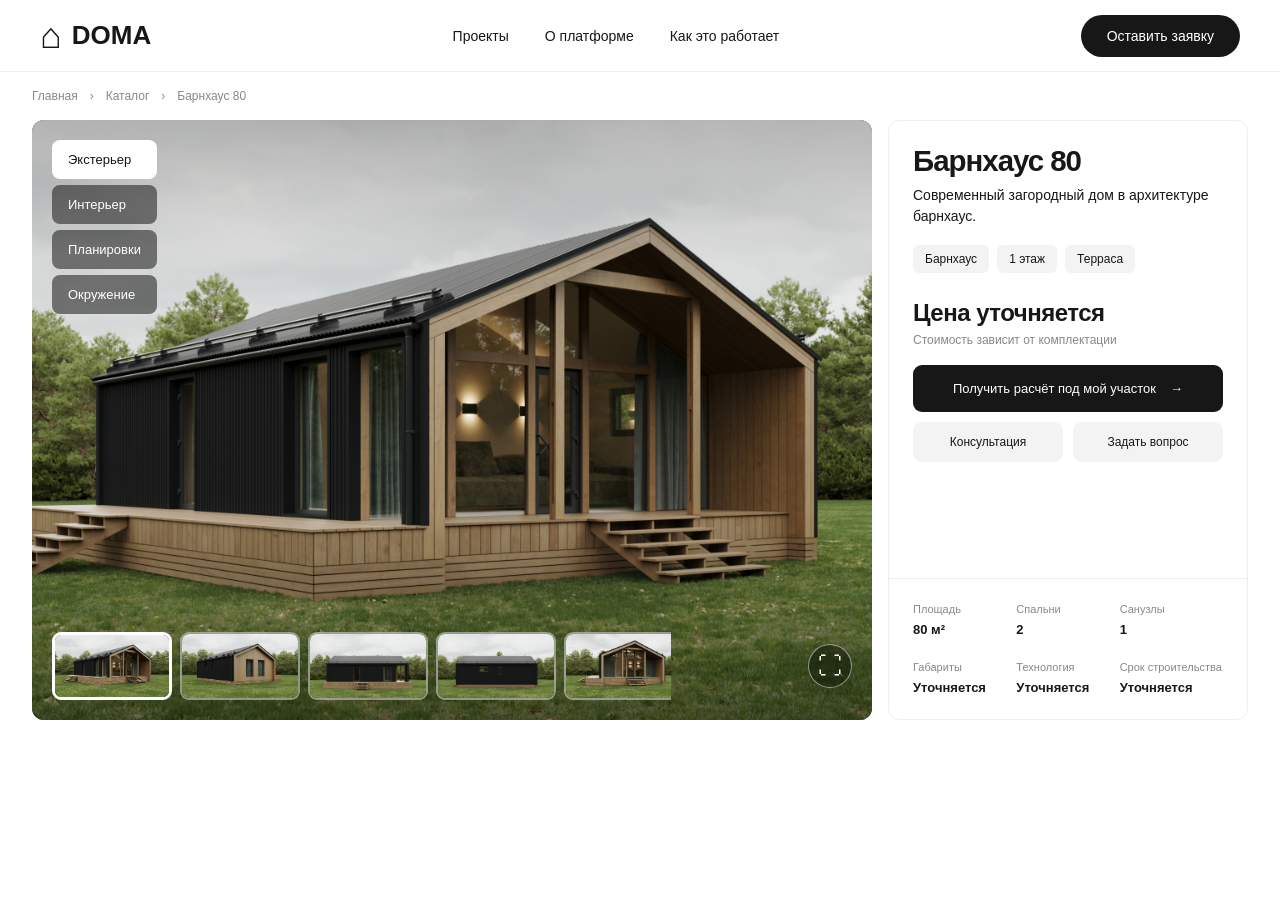
==== house.html @ 4e47f7bf "Initial DOMA website with project gallery" ====
<!DOCTYPE html>
<html lang="ru">

<head>
    <meta charset="UTF-8">
    <meta name="viewport" content="width=device-width, initial-scale=1.0">

    <title>Барнхаус 80 — DOMA</title>

    <link rel="stylesheet" href="./css/main.css">
    <link rel="stylesheet" href="./css/house.css">
</head>

<body>

    <div class="site-wrapper">

        <!-- HEADER -->
        <header class="site-header">
            <div class="header-container">

                <a href="./index.html" class="logo">
                    <span class="logo-symbol">⌂</span>
                    <span class="logo-text">DOMA</span>
                </a>

                <nav class="header-nav">
                    <a href="./index.html#projects">Проекты</a>
                    <a href="./index.html#about">О платформе</a>
                    <a href="./index.html#how-it-works">
                        Как это работает
                    </a>
                </nav>

                <a href="#contact" class="header-button">
                    Оставить заявку
                </a>

            </div>
        </header>

        <!-- MAIN -->
        <main class="project-page">

            <!-- BREADCRUMBS -->
            <nav class="project-breadcrumbs" aria-label="Навигация">
                <a href="./index.html">Главная</a>
                <span>›</span>
                <a href="./index.html#projects">Каталог</a>
                <span>›</span>
                <span>Барнхаус 80</span>
            </nav>

            <!-- PROJECT OVERVIEW -->
            <section class="project-overview">

                <!-- VISUAL AREA -->
                <div class="project-visual">

                    <img src="./assets/images/house-preview.jpg" alt="Барнхаус 80 — экстерьер"
                        class="project-visual-image">
                    <div class="project-gallery-placeholder" hidden>
                        <span>Материалы уточняются</span>
                    </div>
                    <!-- VIEWER NAVIGATION -->

                    <div class="project-visual-menu" aria-label="Режим просмотра">

                        <button type="button" class="active" data-view="exterior">
                            Экстерьер
                        </button>

                        <button type="button" data-view="interior">
                            Интерьер
                        </button>

                        <button type="button" data-view="plans">
                            Планировки
                        </button>

                        <button type="button" data-view="surroundings">
                            Окружение
                        </button>

                    </div>


                    <!-- VIEWER BOTTOM BAR -->
                    <div class="project-visual-bottom">

                        <div class="project-thumbnails">

                            <button type="button" class="project-thumbnail active">
                                <img src="./projects/barn80/images/exterior-01.jpg" alt="Главный вид дома">
                            </button>

                            <button type="button" class="project-thumbnail">
                                <img src="./projects/barn80/images/exterior-02.jpg" alt="Вид дома 2">
                            </button>

                            <button type="button" class="project-thumbnail">
                                <img src="./projects/barn80/images/exterior-03.jpg" alt="Вид дома 3">
                            </button>

                            <button type="button" class="project-thumbnail">
                                <img src="./projects/barn80/images/exterior-04.jpg" alt="Вид дома 4">
                            </button>

                            <button type="button" class="project-thumbnail">
                                <img src="./projects/barn80/images/exterior-05.jpg" alt="Вид дома 5">
                            </button>

                        </div>

                        <button type="button" class="project-fullscreen" aria-label="Полный экран">
                            ⛶
                        </button>

                    </div>

                </div>

                <!-- PROJECT INFORMATION -->
                <aside class="project-info">

                    <div class="project-info-main">

                        <h1>Барнхаус 80</h1>

                        <p class="project-description">
                            Современный загородный дом
                            в архитектуре барнхаус.
                        </p>

                        <!-- TAGS -->
                        <div class="project-tags">
                            <span>Барнхаус</span>
                            <span>1 этаж</span>
                            <span>Терраса</span>
                        </div>

                        <!-- PRICE -->
                        <div class="project-price">
                            <strong>Цена уточняется</strong>
                            <p>Стоимость зависит от комплектации</p>
                        </div>

                        <!-- PRIMARY ACTION -->
                        <button type="button" class="project-primary-button">
                            Получить расчёт под мой участок
                            <span>→</span>
                        </button>

                        <!-- SECONDARY ACTIONS -->
                        <div class="project-secondary-actions">

                            <button type="button">
                                Консультация
                            </button>

                            <button type="button">
                                Задать вопрос
                            </button>

                        </div>

                    </div>

                    <!-- CHARACTERISTICS -->
                    <div class="project-characteristics">

                        <div>
                            <span>Площадь</span>
                            <strong>80 м²</strong>
                        </div>

                        <div>
                            <span>Спальни</span>
                            <strong>2</strong>
                        </div>

                        <div>
                            <span>Санузлы</span>
                            <strong>1</strong>
                        </div>

                        <div>
                            <span>Габариты</span>
                            <strong>Уточняется</strong>
                        </div>

                        <div>
                            <span>Технология</span>
                            <strong>Уточняется</strong>
                        </div>

                        <div>
                            <span>Срок строительства</span>
                            <strong>Уточняется</strong>
                        </div>

                    </div>

                </aside>

            </section>

        </main>

    </div>
    <script type="module" src="./js/houseGallery.js"></script>
</body>

</html>
---- css/main.css ----
* {
    box-sizing: border-box;
}

body {
    margin: 0;
    font-family: Arial, sans-serif;
    color: #171717;
    background: #eeeeec;
}

.site-header {
    width: 100%;
    height: 72px;
    background: #ffffff;
    border-bottom: 1px solid #eeeeee;
}

.header-container {
    max-width: 2160px;
    height: 100%;
    margin: 0 auto;
    padding: 0 40px;

    display: flex;
    align-items: center;
    justify-content: space-between;
}

.logo {
    display: flex;
    align-items: center;
    gap: 10px;

    color: inherit;
    text-decoration: none;
    font-size: 26px;
    font-weight: 700;
}

.logo-symbol {
    font-size: 36px;
}

.header-nav {
    display: flex;
    gap: 36px;
}

.header-nav a {
    color: inherit;
    text-decoration: none;
    font-size: 14px;
}

.header-button {
    padding: 13px 26px;
    border-radius: 30px;

    background: #171717;
    color: #ffffff;

    text-decoration: none;
    font-size: 14px;
}

.hero {
    position: relative;
    min-height: 494px;
    height: clamp(494px, 58.5vh, 676px);

    display: flex;
    align-items: center;

    background-image:
        linear-gradient(
            90deg,
            rgba(0, 0, 0, 0.62) 0%,
            rgba(0, 0, 0, 0.12) 75%
        ),
        url("../assets/images/hero.jpg");

    background-size: cover;
    background-position: center;
}

.hero-content {
    max-width: 2160px;
    width: 100%;
    margin: 0 auto;
    padding: 0 40px;

    color: #ffffff;
}

.hero-label {
    font-size: 12px;
    letter-spacing: 2px;
    font-weight: 600;
}

.hero h1 {
    max-width: 760px;
    margin: 24px 0;
    font-size: clamp(36px, 4.5vw, 68px);
    line-height: 1.08;
    font-weight: 600;
    letter-spacing: -1.5px;
}

.hero p {
    max-width: 480px;
    margin-bottom: 36px;
    font-size: 17px;
    line-height: 1.6;
    color: rgba(255, 255, 255, 0.85);
}

.hero-button {
    display: inline-flex;
    align-items: center;
    gap: 24px;

    padding: 16px 28px;
    border-radius: 30px;

    background: #ffffff;
    color: #171717;

    text-decoration: none;
    font-size: 14px;
    font-weight: 600;
}

.hero-scroll {
    position: absolute;
    right: 8px;
    bottom: 8px;

    opacity: 0.7;

    display: flex;
    align-items: center;
    gap: 12px;

    color: #ffffff;
    font-size: 11px;
    letter-spacing: 1.5px;
    z-index: 2;
}

.hero-scroll-arrow {
    font-size: 24px;
    font-weight: 300;
    line-height: 1;
}

/* CATALOG */

.catalog {
    padding: 32px 40px 80px;
    background: #ffffff;
}

.catalog-container {
    width: 100%;
    max-width: 2160px;
    margin: 0 auto;
}

.catalog-header {
    margin-bottom: 28px;
}

.catalog-label {
    font-size: 11px;
    letter-spacing: 1.8px;
    color: #888;
}

.catalog-header h2 {
    margin: 10px 0 0;
    font-size: 32px;
    font-weight: 500;
    letter-spacing: -0.8px;
}

.catalog-grid {
    display: grid;
    grid-template-columns: repeat(4, minmax(0, 1fr));
    gap: 20px;
}

/* HOUSE CARD */

.house-card {
    display: block;
    min-width: 0;
    overflow: hidden;

    background: #ffffff;
    border: 1px solid #e8e8e8;
    border-radius: 12px;

    color: inherit;
    text-decoration: none;

    transition: box-shadow 0.2s ease;
}

.house-card:hover {
    box-shadow: 0 8px 24px rgba(0, 0, 0, 0.08);
}

.house-card-image {
    aspect-ratio: 16 / 9;
    overflow: hidden;
    background: #f0f0ed;
}

.house-card-image img {
    display: block;
    width: 100%;
    height: 100%;
    object-fit: cover;
}

.house-card-info {
    padding: 18px 20px 20px;
}

.house-card-info h3 {
    margin: 0 0 12px;
    font-size: 19px;
    font-weight: 600;
}


.house-card-specs {
    display: flex;
    align-items: center;
    flex-wrap: wrap;
    column-gap: 14px;
    row-gap: 10px;

    color: #666;
    font-size: 14px;
}

.spec-icon {
    display: inline-block;
    width: 18px;
    height: 18px;
    flex-shrink: 0;
}


.house-card-spec {
    display: inline-flex;
    align-items: center;
    gap: 5px;
    white-space: nowrap;
}

.house-card-bottom {
    display: flex;
    justify-content: space-between;
    align-items: center;
    margin-top: 18px;
}

.house-card-bottom strong {
    font-size: 17px;
    font-weight: 600;
}

.house-card-arrow {
    display: flex;
    align-items: center;
    justify-content: center;

    width: 36px;
    height: 36px;

    border-radius: 50%;
    background: #f2f2f2;
    font-size: 19px;
}

/* EMPTY CARD */

.house-card-empty .house-card-image {
    display: flex;
    align-items: center;
    justify-content: center;

    border: 1px dashed #d5d5d0;
    background: #f7f7f5;
}

.house-card-empty span {
    padding: 20px;
    color: #aaa;
    font-size: 13px;
    text-align: center;
}

/* RESPONSIVE */

@media (max-width: 1000px) {
    .catalog-grid {
        grid-template-columns: repeat(2, minmax(0, 1fr));
    }
}

@media (max-width: 600px) {
    .catalog {
        padding: 40px 20px 70px;
    }

    .catalog-grid {
        grid-template-columns: 1fr;
    }
}

.site-wrapper {
    width: 100%;
    max-width: 1800px;
    margin: 0 auto;
    background: #ffffff;
    min-height: 100vh;
}
---- css/house.css ----
/* PROJECT PAGE */

.project-page {
    padding: 0 32px 80px;
}

.project-breadcrumbs {
    display: flex;
    align-items: center;
    gap: 12px;

    min-height: 48px;

    color: #888;
    font-size: 12px;
}

.project-breadcrumbs a {
    color: inherit;
    text-decoration: none;
}

.project-breadcrumbs a:hover {
    color: #171717;
}

/* FIRST SCREEN */

.project-overview {
    display: grid;
    grid-template-columns: minmax(0, 2.5fr) minmax(360px, 1fr);
    gap: 16px;
    align-items: stretch;
}

/* PROJECT VISUAL */

.project-visual {
    position: relative;
    min-width: 0;
    min-height: 600px;
    overflow: hidden;

    border-radius: 12px;
    background: #242424;
}

.project-visual-image {
    position: absolute;
    inset: 0;

    width: 100%;
    height: 100%;
    object-fit: cover;
}

.project-visual::after {
    content: "";
    position: absolute;
    inset: 0;
    pointer-events: none;

    background: linear-gradient(180deg,
            rgba(0, 0, 0, 0.24),
            transparent 30%,
            transparent 65%,
            rgba(0, 0, 0, 0.45));
}

.project-visual-menu {
    position: absolute;
    top: 20px;
    left: 20px;
    z-index: 2;

    display: flex;
    flex-direction: column;
    gap: 6px;
}

.project-visual-menu button {
    padding: 12px 16px;
    border: 0;
    border-radius: 8px;

    background: rgba(25, 25, 25, 0.55);
    color: #fff;

    font: inherit;
    font-size: 13px;
    text-align: left;
    cursor: pointer;
}

/* VIEWER THUMBNAILS */

.project-thumbnails {
    display: flex;
    align-items: center;
    gap: 8px;

    min-width: 0;
    overflow-x: auto;

    scrollbar-width: none;
}

.project-thumbnails::-webkit-scrollbar {
    display: none;
}

.project-thumbnail {
    flex: 0 0 120px;
    height: 68px;
    padding: 0;

    overflow: hidden;

    border: 2px solid rgba(255, 255, 255, 0.5);
    border-radius: 9px;

    background: rgba(0, 0, 0, 0.3);
    cursor: pointer;

    transition: border-color 0.2s ease;
}

.project-thumbnail img {
    display: block;
    width: 100%;
    height: 100%;
    object-fit: cover;
}

.project-thumbnail.active {
    border: 3px solid #ffffff;
}

.project-thumbnail:hover {
    border-color: #ffffff;
}

/* BOTTOM CONTROLS */

.project-visual-bottom {
    gap: 16px;
}

.project-fullscreen {
    flex-shrink: 0;
}



.project-visual-menu button.active {
    background: #fff;
    color: #171717;
}

.project-visual-bottom {
    position: absolute;
    bottom: 20px;
    left: 20px;
    right: 20px;
    z-index: 2;

    display: flex;
    justify-content: space-between;
    align-items: center;

    color: #fff;
    font-size: 12px;
}

.project-fullscreen {
    width: 44px;
    height: 44px;

    border: 1px solid rgba(255, 255, 255, 0.5);
    border-radius: 50%;

    background: rgba(0, 0, 0, 0.35);
    color: #fff;

    font-size: 24px;
    cursor: pointer;
}

/* PROJECT INFO */

.project-info {
    min-width: 0;
    display: flex;
    flex-direction: column;
    justify-content: space-between;

    border: 1px solid #eeeeee;
    border-radius: 12px;
    background: #fff;
    overflow: hidden;
}

.project-info-main {
    padding: 24px;
}

.project-info h1 {
    margin: 0 0 8px;

    font-size: clamp(28px, 2.3vw, 38px);
    line-height: 1.1;
    letter-spacing: -1px;
}

.project-description {
    margin: 0 0 18px;
    font-size: 14px;
    line-height: 1.5;
}

.project-tags {
    display: flex;
    flex-wrap: wrap;
    gap: 8px;
}

.project-tags span {
    padding: 7px 12px;
    border-radius: 6px;

    background: #f3f3f3;
    font-size: 12px;
}

.project-price {
    margin: 26px 0 18px;
}

.project-price strong {
    font-size: 24px;
    letter-spacing: -0.5px;
}

.project-price p {
    margin: 6px 0 0;
    color: #888;
    font-size: 12px;
}

.project-primary-button {
    width: 100%;
    padding: 16px 20px;

    display: flex;
    align-items: center;
    justify-content: center;
    gap: 14px;

    border: 0;
    border-radius: 9px;

    background: #171717;
    color: #fff;

    font: inherit;
    font-size: 13px;
    cursor: pointer;
}

.project-secondary-actions {
    display: grid;
    grid-template-columns: 1fr 1fr;
    gap: 10px;
    margin-top: 10px;
}

.project-secondary-actions button {
    padding: 13px 8px;

    border: 0;
    border-radius: 9px;

    background: #f3f3f3;
    color: #171717;

    font: inherit;
    font-size: 12px;
    cursor: pointer;
}

/* CHARACTERISTICS */

.project-characteristics {
    display: grid;
    grid-template-columns: repeat(3, minmax(0, 1fr));
    row-gap: 24px;

    padding: 24px;
    border-top: 1px solid #eeeeee;
}

.project-characteristics>div {
    display: flex;
    flex-direction: column;
    gap: 7px;
    min-width: 0;
}

.project-characteristics span {
    color: #888;
    font-size: 11px;
}

.project-characteristics strong {
    font-size: 13px;
    font-weight: 600;
}

/* PROJECT RESPONSIVE */

@media (max-width: 1100px) {
    .project-overview {
        grid-template-columns: 1fr;
    }

    .project-visual {
        min-height: 500px;
    }
}

@media (max-width: 600px) {
    .project-page {
        padding: 0 16px 48px;
    }

    .project-visual {
        min-height: 380px;
    }

    .project-info-main,
    .project-characteristics {
        padding: 20px;
    }

    .project-characteristics {
        grid-template-columns: repeat(2, minmax(0, 1fr));
    }
}

@media (max-width: 600px) {
    .project-thumbnail {
        flex-basis: 90px;
        height: 54px;
    }

    .project-visual-bottom {
        left: 12px;
        right: 12px;
        bottom: 12px;
    }
}


/* EMPTY GALLERY */

.project-gallery-placeholder {
    position: absolute;
    inset: 0;
    z-index: 1;

    display: flex;
    align-items: center;
    justify-content: center;

    background: #292b2b;
    color: rgba(255, 255, 255, 0.65);

    font-size: 15px;
    letter-spacing: 0.3px;
}

.project-gallery-placeholder[hidden] {
    display: none;
}
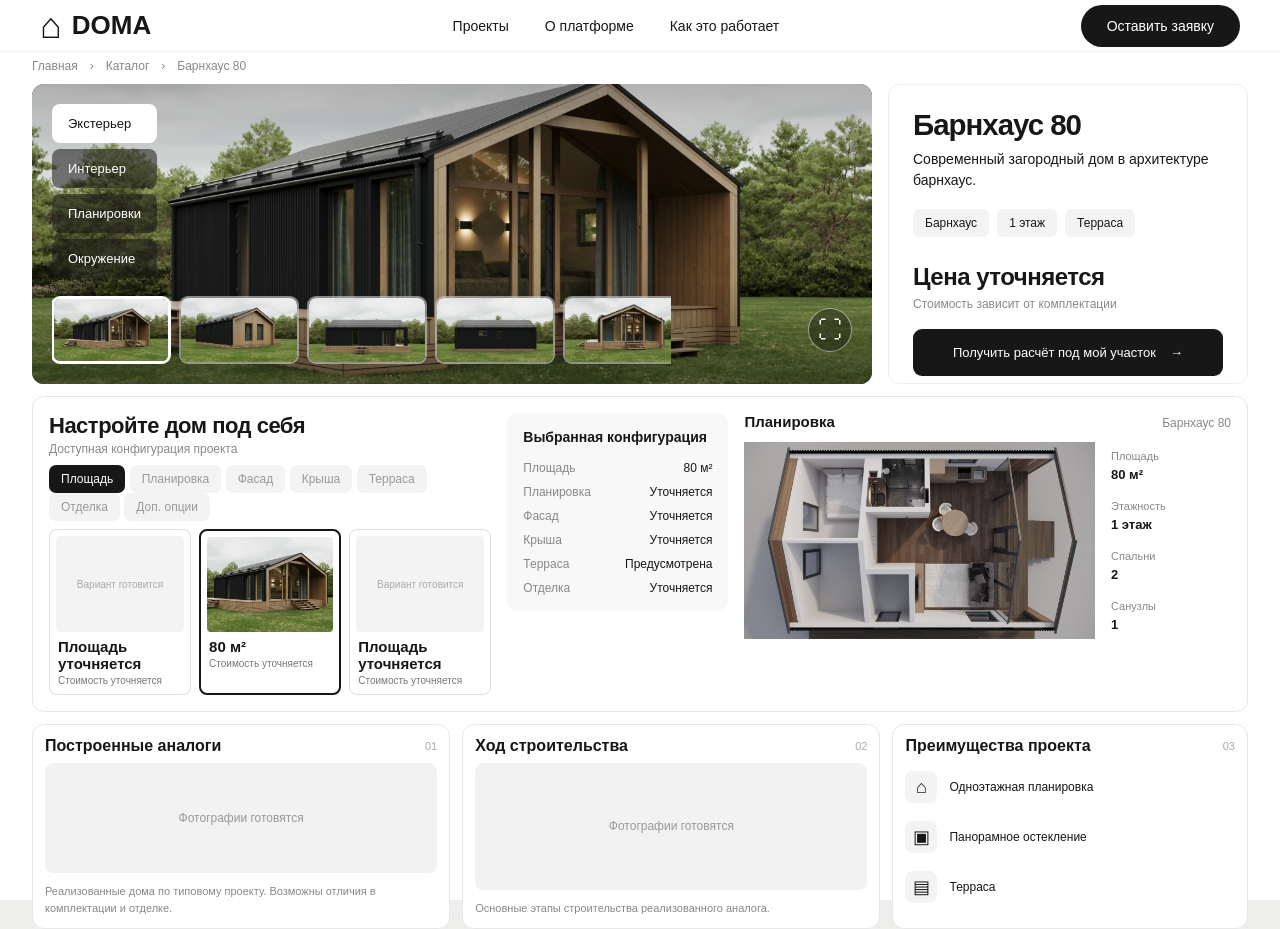
==== commit 05f101ae: "feat: build house page and interior gallery" ====
--- a/house.html
+++ b/house.html
@@ -205,6 +205,215 @@
 
             </section>
 
+            <section class="project-configurator" id="configurations">
+
+                <div class="configurator-heading">
+                    <h2>Настройте дом под себя</h2>
+                    <span>Доступная конфигурация проекта</span>
+                </div>
+
+                <div class="configurator-tabs">
+                    <button type="button" class="active">Площадь</button>
+                    <button type="button" disabled>Планировка</button>
+                    <button type="button" disabled>Фасад</button>
+                    <button type="button" disabled>Крыша</button>
+                    <button type="button" disabled>Терраса</button>
+                    <button type="button" disabled>Отделка</button>
+                    <button type="button" disabled>Доп. опции</button>
+                </div>
+
+                <div class="configurator-content">
+
+                    <!-- AVAILABLE CONFIGURATION -->
+
+
+                    <div class="configurator-variants">
+
+                        <article class="configurator-variant">
+                            <div class="configurator-variant-image">
+                                <span>Вариант готовится</span>
+                            </div>
+
+                            <div class="configurator-variant-info">
+                                <strong>Площадь уточняется</strong>
+                                <span>Стоимость уточняется</span>
+                            </div>
+                        </article>
+
+                        <article class="configurator-variant selected">
+                            <img src="./projects/barn80/images/exterior-01.jpg" alt="Барнхаус 80" loading="lazy">
+
+                            <div class="configurator-variant-info">
+                                <strong>80 м²</strong>
+                                <span>Стоимость уточняется</span>
+                            </div>
+                        </article>
+
+                        <article class="configurator-variant">
+                            <div class="configurator-variant-image">
+                                <span>Вариант готовится</span>
+                            </div>
+
+                            <div class="configurator-variant-info">
+                                <strong>Площадь уточняется</strong>
+                                <span>Стоимость уточняется</span>
+                            </div>
+                        </article>
+
+                    </div>
+
+
+                    <!-- SELECTED PARAMETERS -->
+
+                    <div class="configurator-summary">
+
+                        <h3>Выбранная конфигурация</h3>
+
+                        <dl>
+                            <div>
+                                <dt>Площадь</dt>
+                                <dd>80 м²</dd>
+                            </div>
+
+                            <div>
+                                <dt>Планировка</dt>
+                                <dd>Уточняется</dd>
+                            </div>
+
+                            <div>
+                                <dt>Фасад</dt>
+                                <dd>Уточняется</dd>
+                            </div>
+
+                            <div>
+                                <dt>Крыша</dt>
+                                <dd>Уточняется</dd>
+                            </div>
+
+                            <div>
+                                <dt>Терраса</dt>
+                                <dd>Предусмотрена</dd>
+                            </div>
+
+                            <div>
+                                <dt>Отделка</dt>
+                                <dd>Уточняется</dd>
+                            </div>
+                        </dl>
+
+                    </div>
+
+                    <!-- FLOOR PLAN -->
+
+                    <div class="configurator-plan" id="plans">
+
+                        <div class="configurator-plan-heading">
+                            <h3>Планировка</h3>
+                            <span>Барнхаус 80</span>
+                        </div>
+
+                        <div class="configurator-plan-body">
+
+                            <div class="configurator-plan-image">
+                                <img src="./projects/barn80/images/plan-01.jpg" alt="Планировка Барнхаус 80"
+                                    loading="lazy">
+                            </div>
+
+                            <div class="configurator-plan-specs">
+                                <div>
+                                    <span>Площадь</span>
+                                    <strong>80 м²</strong>
+                                </div>
+
+                                <div>
+                                    <span>Этажность</span>
+                                    <strong>1 этаж</strong>
+                                </div>
+
+                                <div>
+                                    <span>Спальни</span>
+                                    <strong>2</strong>
+                                </div>
+
+                                <div>
+                                    <span>Санузлы</span>
+                                    <strong>1</strong>
+                                </div>
+                            </div>
+
+                        </div>
+
+                    </div>
+
+                </div>
+
+            </section>
+
+            <!-- PROJECT DETAILS -->
+
+            <section class="project-details">
+
+                <!-- BUILT EXAMPLES -->
+                <article class="project-detail-card">
+                    <div class="project-detail-heading">
+                        <h2>Построенные аналоги</h2>
+                        <span>01</span>
+                    </div>
+
+                    <div class="project-detail-placeholder">
+                        <span>Фотографии готовятся</span>
+                    </div>
+
+                    <p class="project-detail-caption">
+                        Реализованные дома по типовому проекту.
+                        Возможны отличия в комплектации и отделке.
+                    </p>
+                </article>
+
+                <!-- CONSTRUCTION PROGRESS -->
+                <article class="project-detail-card">
+                    <div class="project-detail-heading">
+                        <h2>Ход строительства</h2>
+                        <span>02</span>
+                    </div>
+
+                    <div class="project-detail-placeholder">
+                        <span>Фотографии готовятся</span>
+                    </div>
+
+                    <p class="project-detail-caption">
+                        Основные этапы строительства
+                        реализованного аналога.
+                    </p>
+                </article>
+
+                <!-- PROJECT ADVANTAGES -->
+                <article class="project-detail-card">
+                    <div class="project-detail-heading">
+                        <h2>Преимущества проекта</h2>
+                        <span>03</span>
+                    </div>
+
+                    <div class="project-advantages">
+                        <div>
+                            <span class="project-advantage-icon">⌂</span>
+                            <span>Одноэтажная планировка</span>
+                        </div>
+
+                        <div>
+                            <span class="project-advantage-icon">▣</span>
+                            <span>Панорамное остекление</span>
+                        </div>
+
+                        <div>
+                            <span class="project-advantage-icon">▤</span>
+                            <span>Терраса</span>
+                        </div>
+                    </div>
+                </article>
+
+            </section>
+
         </main>
 
     </div>
--- a/css/main.css
+++ b/css/main.css
@@ -12,7 +12,7 @@
 
 .site-header {
     width: 100%;
-    height: 72px;
+    height: 52px;
     background: #ffffff;
     border-bottom: 1px solid #eeeeee;
 }
--- a/css/house.css
+++ b/css/house.css
@@ -1,15 +1,16 @@
 /* PROJECT PAGE */
 
 .project-page {
-    padding: 0 32px 80px;
+    padding: 0 32px 16px;
 }
 
 .project-breadcrumbs {
     display: flex;
     align-items: center;
     gap: 12px;
-
-    min-height: 48px;
+    padding-bottom: 4px;
+
+    min-height: 32px;
 
     color: #888;
     font-size: 12px;
@@ -38,7 +39,8 @@
 .project-visual {
     position: relative;
     min-width: 0;
-    min-height: 600px;
+    height: clamp(400px, calc(45vh + 35px), 600px);
+    min-height: 0;
     overflow: hidden;
 
     border-radius: 12px;
@@ -51,7 +53,7 @@
 
     width: 100%;
     height: 100%;
-    object-fit: cover;
+    object-fit: contain;
 }
 
 .project-visual::after {
@@ -382,3 +384,498 @@
 .project-gallery-placeholder[hidden] {
     display: none;
 }
+
+/* FULLSCREEN VIEW */
+
+.project-visual:fullscreen {
+    width: 100%;
+    height: 100%;
+    min-height: 0;
+    border-radius: 0;
+    background: #171717;
+}
+
+.project-visual:fullscreen .project-visual-image {
+    object-fit: contain;
+}
+
+.project-visual:fullscreen .project-visual-menu {
+    top: 32px;
+    left: 32px;
+}
+
+.project-visual:fullscreen .project-visual-bottom {
+    bottom: 32px;
+    left: 32px;
+    right: 32px;
+}
+
+/* PROJECT CONFIGURATOR */
+
+.project-configurator {
+    display: grid;
+    grid-template-columns: 1.5fr 0.75fr 1.65fr;
+    grid-template-rows: auto auto 1fr;
+    column-gap: 16px;
+    row-gap: 8px;
+
+    margin-top: 12px;
+    padding: 16px;
+    border: 1px solid #e8e8e8;
+    border-radius: 12px;
+    background: #fff;
+}
+
+.configurator-heading {
+    grid-column: 1;
+    grid-row: 1;
+    margin-bottom: 0;
+}
+
+.configurator-heading h2 {
+    margin: 0;
+    font-size: 22px;
+    font-weight: 600;
+    letter-spacing: -0.5px;
+}
+
+.configurator-heading>span {
+    color: #888;
+    font-size: 12px;
+}
+
+/* TABS */
+
+.configurator-tabs {
+    grid-column: 1;
+    grid-row: 2;
+    margin-bottom: 0;
+}
+
+.configurator-tabs button {
+    padding: 7px 12px;
+    border: 0;
+    border-radius: 7px;
+    background: #f3f3f3;
+    color: #222;
+    font: inherit;
+    font-size: 12px;
+}
+
+.configurator-tabs button.active {
+    background: #171717;
+    color: #fff;
+}
+
+.configurator-tabs button:disabled {
+    color: #999;
+    cursor: not-allowed;
+}
+
+/* THREE-COLUMN LAYOUT */
+
+.configurator-content {
+    display: contents;
+    grid-template-columns:
+        minmax(0, 1.5fr) minmax(0, 0.75fr) minmax(0, 1.65fr);
+    gap: 12px;
+    min-width: 0;
+    align-items: start;
+}
+
+/* VARIANTS */
+
+.configurator-variants {
+    grid-column: 1;
+    grid-row: 3;
+
+    display: grid;
+    grid-template-columns: repeat(3, minmax(0, 1fr));
+    gap: 8px;
+}
+
+.configurator-variant {
+    width: 100%;
+    min-width: 0;
+    height: auto;
+    box-sizing: border-box;
+    padding: 6px;
+    border: 1px solid #ddd;
+    border-radius: 8px;
+    background: #fff;
+}
+
+.configurator-variant.selected {
+    border: 2px solid #171717;
+}
+
+.configurator-variant img,
+.configurator-variant-image {
+    display: block;
+    width: 100%;
+    aspect-ratio: 4 / 3;
+    object-fit: cover;
+    border-radius: 4px;
+}
+
+.configurator-variant-image {
+    display: flex;
+    align-items: center;
+    justify-content: center;
+    background: #f3f3f3;
+    color: #aaa;
+    text-align: center;
+    font-size: 10px;
+}
+
+.configurator-variant-info {
+    display: flex;
+    flex-direction: column;
+    gap: 3px;
+    padding: 6px 2px 2px;
+}
+
+.configurator-variant-info strong {
+    font-size: 15px;
+}
+
+.configurator-variant-info span {
+    color: #777;
+    font-size: 10px;
+}
+
+/* SUMMARY */
+
+.configurator-summary {
+    grid-column: 2;
+    grid-row: 1 / 4;
+    align-self: start;
+    padding: 16px;
+    border-radius: 10px;
+    background: #f8f8f8;
+}
+
+.configurator-summary h3 {
+    margin: 0 0 16px;
+    font-size: 14px;
+    font-weight: 600;
+}
+
+.configurator-summary dl {
+    display: flex;
+    flex-direction: column;
+    gap: 10px;
+    margin: 0;
+}
+
+.configurator-summary dl>div {
+    display: flex;
+    justify-content: space-between;
+    gap: 10px;
+}
+
+.configurator-summary dt,
+.configurator-summary dd {
+    margin: 0;
+    font-size: 12px;
+}
+
+.configurator-summary dt {
+    color: #888;
+}
+
+.configurator-summary dd {
+    text-align: right;
+    font-weight: 500;
+}
+
+/* FLOOR PLAN */
+
+.configurator-plan {
+    min-width: 0;
+    grid-column: 3;
+    grid-row: 1 / 4;
+}
+
+.configurator-plan-heading {
+    display: flex;
+    align-items: baseline;
+    justify-content: space-between;
+    gap: 16px;
+    margin-bottom: 12px;
+}
+
+.configurator-plan-heading h3 {
+    margin: 0;
+    font-size: 15px;
+    font-weight: 600;
+}
+
+.configurator-plan-heading span {
+    color: #888;
+    font-size: 12px;
+}
+
+.configurator-plan-body {
+    display: grid;
+    grid-template-columns: minmax(0, 1fr) 120px;
+    gap: 16px;
+    align-items: center;
+}
+
+.configurator-plan-image {
+    display: flex;
+    align-items: center;
+    justify-content: center;
+    min-width: 0;
+}
+
+.configurator-plan-image img {
+    display: block;
+    width: 100%;
+    max-height: 220px;
+    object-fit: contain;
+}
+
+.configurator-plan-specs {
+    display: flex;
+    flex-direction: column;
+    gap: 18px;
+}
+
+.configurator-plan-specs>div {
+    display: flex;
+    flex-direction: column;
+    gap: 5px;
+}
+
+.configurator-plan-specs span {
+    color: #888;
+    font-size: 11px;
+}
+
+.configurator-plan-specs strong {
+    font-size: 13px;
+    font-weight: 600;
+}
+
+/* RESPONSIVE */
+
+@media (max-width: 1100px) {
+    .configurator-content {
+        grid-template-columns: 1fr 1fr;
+    }
+
+    .configurator-plan {
+        grid-column: 1 / -1;
+    }
+}
+
+@media (max-width: 650px) {
+    .project-configurator {
+        padding: 16px;
+        margin-top: 40px;
+    }
+
+    .configurator-heading {
+        flex-direction: column;
+        gap: 8px;
+    }
+
+    .configurator-content {
+        grid-template-columns: 1fr;
+    }
+
+    .configurator-plan {
+        grid-column: auto;
+    }
+
+    .configurator-plan-body {
+        grid-template-columns: 1fr;
+    }
+
+    .configurator-plan-specs {
+        display: grid;
+        grid-template-columns: repeat(2, 1fr);
+    }
+
+    .configurator-variants {
+        grid-template-columns: repeat(3, minmax(0, 1fr));
+        gap: 6px;
+    }
+}
+
+
+/* PROJECT DETAILS */
+
+.project-details {
+    display: grid;
+    grid-template-columns: 1fr 1fr 0.85fr;
+    gap: 12px;
+    margin-top: 12px;
+}
+
+.project-detail-card {
+    display: flex;
+    flex-direction: column;
+    min-width: 0;
+    padding: 12px;
+    border: 1px solid #e8e8e8;
+    border-radius: 12px;
+    background: #fff;
+}
+
+.project-detail-heading {
+    display: flex;
+    justify-content: space-between;
+    align-items: center;
+    gap: 12px;
+    margin-bottom: 8px;
+}
+
+.project-detail-heading h2 {
+    margin: 0;
+    font-size: 16px;
+    font-weight: 600;
+}
+
+.project-detail-heading>span {
+    color: #aaa;
+    font-size: 11px;
+}
+
+.project-detail-placeholder {
+    display: flex;
+    align-items: center;
+    justify-content: center;
+    flex: 1;
+    min-height: 110px;
+    border-radius: 8px;
+    background: #f2f2f2;
+    color: #999;
+    font-size: 12px;
+}
+
+.project-detail-caption {
+    margin: 10px 0 0;
+    color: #888;
+    font-size: 11px;
+    line-height: 1.5;
+}
+
+.project-advantages {
+    display: flex;
+    flex-direction: column;
+    gap: 18px;
+    padding: 8px 0;
+}
+
+.project-advantages>div {
+    display: flex;
+    align-items: center;
+    gap: 12px;
+    font-size: 12px;
+}
+
+.project-advantage-icon {
+    display: flex;
+    align-items: center;
+    justify-content: center;
+    flex: 0 0 32px;
+    height: 32px;
+    border-radius: 8px;
+    background: #f3f3f3;
+    font-size: 18px;
+}
+
+@media (max-width: 900px) {
+    .project-details {
+        grid-template-columns: 1fr 1fr;
+    }
+
+    .project-detail-card:last-child {
+        grid-column: 1 / -1;
+    }
+}
+
+@media (max-width: 600px) {
+    .project-details {
+        grid-template-columns: 1fr;
+    }
+
+    .project-detail-card:last-child {
+        grid-column: auto;
+    }
+}
+
+
+@media (max-width: 1100px) {
+    .project-configurator {
+        display: block;
+    }
+
+    .configurator-heading {
+        margin-bottom: 10px;
+    }
+
+    .configurator-tabs {
+        margin-bottom: 12px;
+    }
+
+    .configurator-content {
+        display: grid;
+    }
+
+    .configurator-summary,
+    .configurator-plan,
+    .configurator-variants {
+        grid-column: auto;
+        grid-row: auto;
+    }
+}
+
+/* AUTO HEIGHT LAYOUT */
+
+@media (min-width: 1101px) {
+
+    .project-page {
+        display: flex;
+        flex-direction: column;
+        height: calc(100dvh - 52px);
+        min-height: 0;
+        padding-bottom: 16px;
+        box-sizing: border-box;
+    }
+
+    .project-breadcrumbs {
+        flex: 0 0 auto;
+    }
+
+    .project-overview {
+        flex: 1 1 auto;
+        min-height: 300px;
+    }
+
+    .project-visual {
+        height: 100%;
+        min-height: 0;
+    }
+
+    .project-configurator,
+    .project-details {
+        flex: 0 0 auto;
+    }
+
+}
+
+.project-thumbnail-back {
+    display: flex;
+    align-items: center;
+    justify-content: center;
+    flex-shrink: 0;
+    color: #fff;
+    font-size: 12px;
+    font-weight: 500;
+    white-space: nowrap;
+    cursor: pointer;
+}
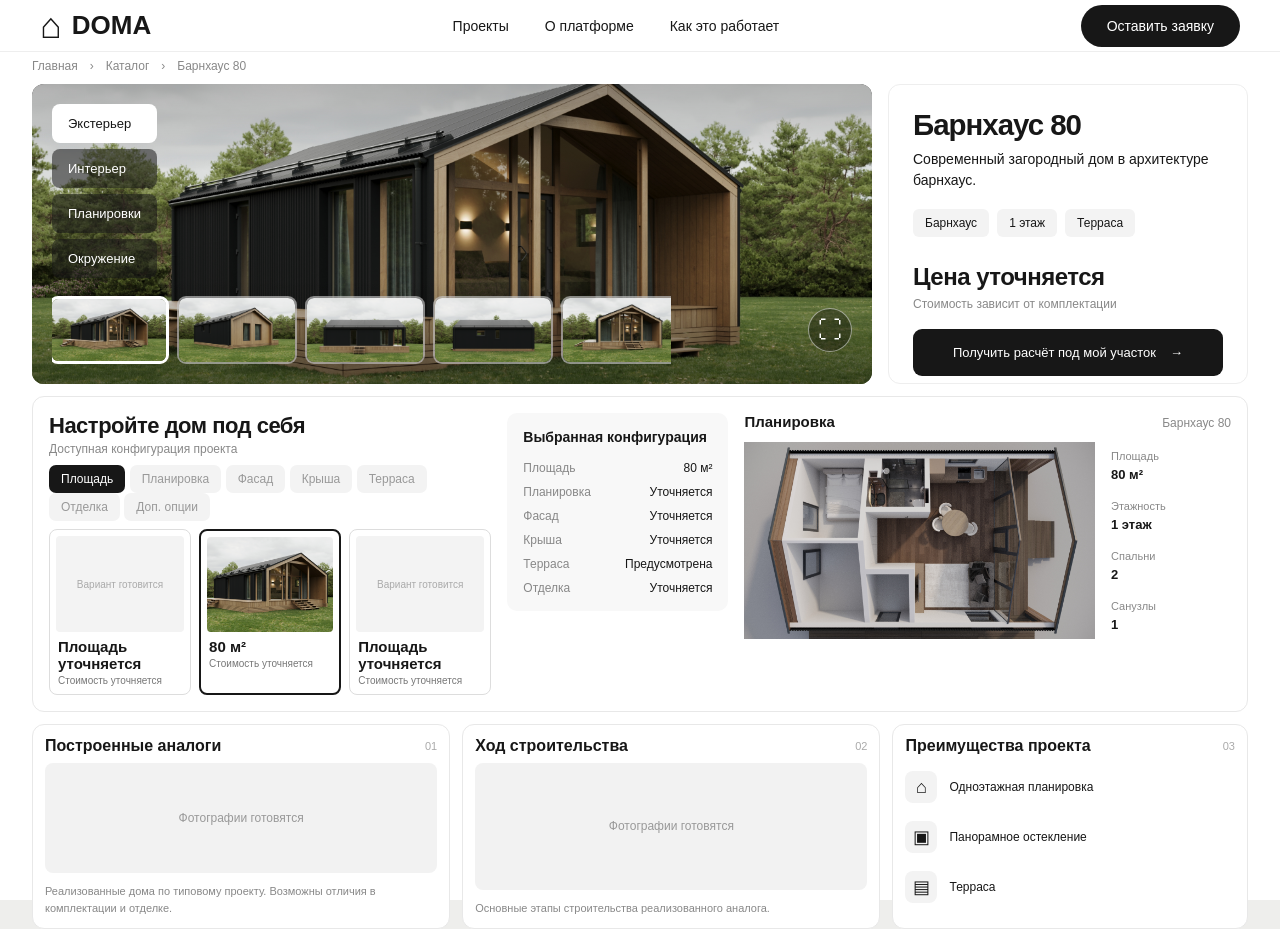
==== commit 0b0bdbdc: "feat: improve mobile viewer navigation Replace mobile bottom sheet with persistent navigation panel." ====
--- a/house.html
+++ b/house.html
@@ -11,7 +11,7 @@
     <link rel="stylesheet" href="./css/house.css">
 </head>
 
-<body>
+<body class="house-page">
 
     <div class="site-wrapper">
 
@@ -32,6 +32,15 @@
                     </a>
                 </nav>
 
+                <details class="mobile-menu">
+                    <summary aria-label="Открыть меню"><span></span><span></span><span></span></summary>
+                    <nav aria-label="Мобильная навигация">
+                        <a href="./index.html#projects">Проекты</a>
+                        <a href="./index.html#about">О платформе</a>
+                        <a href="./index.html#how-it-works">Как это работает</a>
+                        <a href="#contact">Оставить заявку</a>
+                    </nav>
+                </details>
                 <a href="#contact" class="header-button">
                     Оставить заявку
                 </a>
@@ -84,6 +93,20 @@
 
                     </div>
 
+
+                    <!-- MOBILE GALLERY BOTTOM SHEET -->
+                    <section class="gallery-sheet" aria-label="Исследовать дом">
+                        <h2 class="gallery-sheet-title">Исследовать дом</h2>
+                        <div class="gallery-sheet-content" id="gallery-sheet-content">
+                            <div class="gallery-sheet-categories" aria-label="Разделы галереи"></div>
+                            <div class="gallery-sheet-items" aria-label="Комнаты и изображения"></div>
+                        </div>
+                    </section>
+
+                    <div class="gallery-progress" aria-live="polite">
+                        <span class="gallery-progress-count">1 / 5</span>
+                        <div class="gallery-progress-dots" aria-label="Номер изображения"></div>
+                    </div>
 
                     <!-- VIEWER BOTTOM BAR -->
                     <div class="project-visual-bottom">
--- a/css/main.css
+++ b/css/main.css
@@ -330,4 +330,59 @@
     margin: 0 auto;
     background: #ffffff;
     min-height: 100vh;
-}+}
+
+/* MOBILE HEADER AND HOME */
+.mobile-menu { display: none; }
+
+@media (max-width: 700px) {
+    html, body { width: 100%; max-width: 100%; }
+    .site-wrapper { width: 100%; min-width: 0; }
+    .site-header { position: relative; z-index: 20; height: 56px; }
+    .header-container { padding: 0 16px; gap: 12px; }
+    .logo { font-size: 23px; gap: 6px; }
+    .logo-symbol { font-size: 30px; }
+    .header-nav, .header-button { display: none; }
+    .mobile-menu { display: block; margin-left: auto; position: relative; }
+    .mobile-menu summary {
+        display: flex; flex-direction: column; justify-content: center;
+        gap: 5px; width: 44px; height: 44px; padding: 10px;
+        cursor: pointer; list-style: none;
+    }
+    .mobile-menu summary::-webkit-details-marker { display: none; }
+    .mobile-menu summary span { height: 2px; width: 24px; background: #171717; border-radius: 2px; }
+    .mobile-menu nav {
+        position: absolute; top: calc(100% + 5px); right: 0;
+        width: min(280px, calc(100vw - 32px));
+        display: flex; flex-direction: column; gap: 0;
+        padding: 8px; border: 1px solid #e8e8e8;
+        border-radius: 12px; background: #fff;
+        box-shadow: 0 12px 28px rgba(0,0,0,.12);
+    }
+    .mobile-menu nav a { padding: 12px; text-decoration: none; color: #171717; font-size: 14px; }
+    .mobile-menu nav a:focus-visible { outline: 2px solid #171717; }
+
+    .hero { height: auto; min-height: min(720px, calc(100svh - 56px)); }
+    .hero-content { padding: 64px 20px 90px; min-width: 0; }
+    .hero-label { font-size: 10px; letter-spacing: 1.3px; }
+    .hero h1 { font-size: clamp(32px, 8vw, 46px); letter-spacing: -1px; overflow-wrap: anywhere; }
+    .hero p { font-size: 15px; line-height: 1.5; }
+    .hero-button { max-width: 100%; gap: 12px; padding: 14px 18px; }
+    .hero-scroll { right: 16px; bottom: 18px; font-size: 9px; }
+    .catalog { padding: 32px 0 56px; }
+    .catalog-header { padding: 0 20px; margin-bottom: 20px; }
+    .catalog-header h2 { font-size: 27px; }
+    .catalog-grid {
+        display: flex; flex-wrap: nowrap; gap: 12px;
+        overflow-x: auto; overscroll-behavior-x: contain;
+        scroll-snap-type: x mandatory; scroll-padding-inline: 20px;
+        padding: 0 20px 12px;
+        -webkit-overflow-scrolling: touch;
+        scrollbar-width: none;
+        touch-action: pan-x pan-y;
+    }
+    .catalog-grid::-webkit-scrollbar { display: none; }
+    .house-card { flex: 0 0 min(84vw, 360px); scroll-snap-align: start; }
+    .house-card-info { padding: 14px; }
+    .house-card-specs { font-size: 12px; }
+}
--- a/css/house.css
+++ b/css/house.css
@@ -879,3 +879,264 @@
     white-space: nowrap;
     cursor: pointer;
 }
+
+
+/* MOBILE VIEWER TABS */
+@media (max-width: 700px) {
+    .project-page { padding: 0 16px 40px; }
+    .project-overview { grid-template-columns: minmax(0, 1fr); }
+    .project-visual { height: clamp(400px, 66svh, 620px); min-height: 0; }
+    .project-visual-menu,
+    .project-visual:fullscreen .project-visual-menu {
+        position: absolute; top: 0; left: 0; right: 0;
+        z-index: 3; display: flex; flex-direction: row;
+        flex-wrap: nowrap; gap: 6px; padding: 8px 12px;
+        overflow-x: auto; overflow-y: hidden;
+        background: rgba(23,23,23,.94);
+        scrollbar-width: none;
+        -webkit-overflow-scrolling: touch;
+        overscroll-behavior-x: contain;
+    }
+    .project-visual-menu::-webkit-scrollbar { display: none; }
+    .project-visual-menu button {
+        flex: 0 0 auto; white-space: nowrap;
+        padding: 10px 13px; font-size: 12px;
+        text-align: center; border-radius: 7px;
+    }
+    .project-visual-image,
+    .project-visual:fullscreen .project-visual-image {
+        top: 52px; height: calc(100% - 52px);
+    }
+    .project-visual:fullscreen { height: 100%; min-height: 0; }
+    .project-visual:fullscreen .project-visual-bottom {
+        left: 12px; right: 12px; bottom: max(12px, env(safe-area-inset-bottom));
+    }
+    .project-visual-bottom { gap: 10px; }
+    .project-thumbnails { flex: 1 1 auto; }
+    .project-fullscreen { width: 42px; height: 42px; }
+}
+
+/* MOBILE GALLERY BOTTOM SHEET — desktop remains unchanged */
+.gallery-sheet { display: none; }
+@media (max-width: 700px) {
+    .project-visual { isolation: isolate; }
+    .project-visual-menu,
+    .project-visual:fullscreen .project-visual-menu { display: none; }
+    .project-visual-image,
+    .project-visual:fullscreen .project-visual-image { top: 0; height: 100%; }
+    .project-visual-bottom,
+    .project-visual:fullscreen .project-visual-bottom {
+        left: auto; right: 12px; top: 12px; bottom: auto;
+    }
+    .project-thumbnails { display: none !important; }
+    .project-fullscreen { background: rgba(20,20,20,.72); }
+    .gallery-sheet {
+        position: absolute; display: flex; flex-direction: column;
+        left: 0; right: 0; bottom: 0; z-index: 4;
+        height: min(72%, 560px); background: #fff; color: #171717;
+        border-radius: 18px 18px 0 0;
+        transform: translateY(calc(100% - 58px));
+        transition: transform .24s ease;
+        box-shadow: 0 -8px 30px rgba(0,0,0,.16);
+    }
+    .gallery-sheet.is-open { transform: translateY(0); }
+    .gallery-sheet-toggle {
+        flex: 0 0 58px; width: 100%; display: flex; align-items: center;
+        justify-content: center; gap: 10px; position: relative;
+        border: 0; background: transparent; color: inherit;
+        font: inherit; font-size: 14px; font-weight: 600; cursor: pointer;
+    }
+    .gallery-sheet-handle {
+        position: absolute; top: 7px; left: calc(50% - 18px);
+        width: 36px; height: 4px; border-radius: 4px; background: #bbb;
+    }
+    .gallery-sheet-chevron { font-size: 19px; transition: transform .24s ease; }
+    .gallery-sheet.is-open .gallery-sheet-chevron { transform: rotate(180deg); }
+    .gallery-sheet-content { flex: 1; min-height: 0; overflow-y: auto; padding: 4px 14px 20px; }
+    .gallery-sheet-categories {
+        display: flex; gap: 8px; overflow-x: auto; padding: 4px 0 14px;
+        scrollbar-width: none; overscroll-behavior-x: contain;
+    }
+    .gallery-sheet-categories::-webkit-scrollbar { display: none; }
+    .gallery-sheet-category {
+        flex: 0 0 auto; border: 1px solid #ddd; border-radius: 18px;
+        background: #f4f4f4; padding: 10px 14px; font: inherit;
+        font-size: 12px; cursor: pointer;
+    }
+    .gallery-sheet-category.active { background: #171717; color: #fff; border-color: #171717; }
+    .gallery-sheet-items { display: grid; grid-template-columns: repeat(3,minmax(0,1fr)); gap: 10px; }
+    .gallery-sheet-item { min-width: 0; border: 0; padding: 0; background: none; text-align: left; font: inherit; cursor: pointer; }
+    .gallery-sheet-item img { display: block; width: 100%; aspect-ratio: 1/1; object-fit: cover; border-radius: 9px; }
+    .gallery-sheet-item span { display: block; margin-top: 5px; font-size: 11px; overflow: hidden; white-space: nowrap; text-overflow: ellipsis; }
+    .gallery-sheet-item.active img { outline: 2px solid #171717; outline-offset: 2px; }
+    .gallery-sheet-item.is-back { display: flex; align-items: center; justify-content: center; min-height: 90px; border-radius: 9px; background: #eee; }
+    .project-visual:fullscreen .gallery-sheet { padding-bottom: env(safe-area-inset-bottom); }
+}
+@media (prefers-reduced-motion: reduce) {
+    .gallery-sheet, .gallery-sheet-chevron { transition: none; }
+}
+
+
+/* IMMERSIVE MOBILE HOUSE VIEWER — v2 */
+@media (max-width: 700px) {
+    .house-page .site-wrapper { position: relative; }
+    .house-page .site-header {
+        position: absolute; top: 0; left: 0; right: 0;
+        z-index: 15; background: transparent; border: 0;
+        height: 68px;
+    }
+    .house-page .header-container { padding-inline: 20px; }
+    .house-page .logo { color: #fff; text-shadow: 0 1px 9px rgba(0,0,0,.6); }
+    .house-page .mobile-menu summary span { background: #fff; box-shadow: 0 1px 6px rgba(0,0,0,.6); }
+    .house-page .project-page { padding: 0 16px 40px; }
+    .house-page .project-breadcrumbs { display: none; }
+    .house-page .project-overview { display: flex; flex-direction: column; gap: 16px; }
+    .house-page .project-visual {
+        height: 100svh; min-height: 560px; max-height: none;
+        margin-inline: -16px; border-radius: 0;
+        touch-action: pan-y;
+    }
+    .house-page .project-visual-image { object-fit: cover; }
+    .house-page .project-visual::after {
+        background: linear-gradient(to bottom, rgba(0,0,0,.42), transparent 24%, transparent 62%, rgba(0,0,0,.32));
+    }
+    .house-page .gallery-sheet {
+        height: 34%; max-height: 340px; min-height: 230px;
+        border-radius: 24px 24px 0 0;
+        transform: translateY(calc(100% - 54px));
+        box-shadow: 0 -8px 25px rgba(0,0,0,.12);
+    }
+    .house-page .gallery-sheet.is-open { transform: translateY(0); }
+    .house-page .gallery-sheet-toggle { flex-basis: 62px; font-size: 19px; font-weight: 700; }
+    .house-page .gallery-sheet-handle { top: 9px; }
+    .house-page .gallery-sheet-chevron { display: none; }
+    .house-page .gallery-sheet-content { padding: 3px 20px 20px; }
+    .house-page .gallery-sheet-categories { gap: 9px; padding: 4px 0 16px; }
+    .house-page .gallery-sheet-category { font-size: 13px; padding: 10px 16px; }
+    .house-page .gallery-sheet-items {
+        display: flex; flex-wrap: nowrap; overflow-x: auto; gap: 12px;
+        scrollbar-width: none; padding: 3px 2px 8px;
+        overscroll-behavior-x: contain;
+    }
+    .house-page .gallery-sheet-items::-webkit-scrollbar { display: none; }
+    .house-page .gallery-sheet-item { flex: 0 0 31%; }
+    .house-page .gallery-sheet-item img { border-radius: 12px; }
+    .house-page .gallery-sheet-item span { font-size: 12px; }
+    .house-page .gallery-sheet-item.active img { outline: 2px solid #171717; }
+    .house-page .gallery-sheet-empty { color: #888; font-size: 13px; padding: 8px 0; }
+    .house-page .project-visual-bottom,
+    .house-page .project-visual:fullscreen .project-visual-bottom {
+        position: absolute; top: auto; left: auto; right: 20px;
+        bottom: calc(min(34%, 340px) + 14px); z-index: 5;
+        transition: bottom .24s ease;
+    }
+    .house-page .project-visual:has(.gallery-sheet:not(.is-open)) .project-visual-bottom { bottom: 72px; }
+    .house-page .project-fullscreen { width: 44px; height: 44px; }
+    .house-page .gallery-progress {
+        position: absolute; left: 20px; right: 78px;
+        bottom: calc(min(34%, 340px) + 16px); z-index: 3;
+        display: flex; align-items: center; justify-content: space-between;
+        pointer-events: none; color: #fff;
+        transition: bottom .24s ease;
+    }
+    .house-page .project-visual:has(.gallery-sheet:not(.is-open)) .gallery-progress { bottom: 76px; }
+    .house-page .gallery-progress-count {
+        font-size: 13px; padding: 9px 12px; border-radius: 20px;
+        background: rgba(0,0,0,.5); font-variant-numeric: tabular-nums;
+    }
+    .house-page .gallery-progress-dots { display: flex; align-items: center; gap: 6px; }
+    .house-page .gallery-progress-dot {
+        width: 6px; height: 6px; border-radius: 50%; background: rgba(255,255,255,.5);
+    }
+    .house-page .gallery-progress-dot.active { width: 8px; height: 8px; background: #fff; }
+    .house-page .project-visual:fullscreen .gallery-sheet { padding-bottom: env(safe-area-inset-bottom); }
+}
+.gallery-progress { display: none; }
+@media (max-width: 700px) { .house-page .gallery-progress { display: flex; } }
+
+/* MOBILE VIEWER REFINEMENTS — v3 */
+@media (max-width: 700px) {
+    /* Preview is cinematic; full-screen shows the entire render. */
+    .house-page .project-visual-image {
+        object-fit: cover !important;
+        object-position: 50% 50%;
+        cursor: zoom-in;
+    }
+    .house-page .project-visual:fullscreen {
+        background: #101010;
+        height: 100dvh;
+        min-height: 0;
+    }
+    .house-page .project-visual:fullscreen .project-visual-image {
+        object-fit: contain !important;
+        cursor: default;
+    }
+    .house-page .project-visual:fullscreen .gallery-sheet {
+        display: none;
+    }
+    .house-page .project-visual:fullscreen .gallery-progress {
+        bottom: max(24px, env(safe-area-inset-bottom));
+    }
+    .house-page .project-visual:fullscreen .project-visual-bottom {
+        bottom: max(18px, env(safe-area-inset-bottom));
+    }
+    .house-page .gallery-sheet-toggle { cursor: pointer; }
+    .house-page .gallery-sheet:not(.is-open) .gallery-sheet-toggle {
+        background: #fff;
+    }
+    .house-page .gallery-sheet:not(.is-open) .gallery-sheet-label::after {
+        content: "  ↑";
+        font-size: 17px;
+    }
+}
+
+/* MOBILE VIEWER — fixed, content-sized navigation panel (v4) */
+@media (max-width: 700px) {
+    .house-page .gallery-sheet,
+    .house-page .gallery-sheet.is-open {
+        height: auto;
+        min-height: 0;
+        max-height: min(48svh, 390px);
+        transform: none;
+        transition: none;
+        overflow: hidden;
+        padding: 12px 0;
+    }
+    .house-page .gallery-sheet-title {
+        margin: 0 20px 12px;
+        text-align: center;
+        font-size: 18px;
+        line-height: 1.25;
+        font-weight: 700;
+    }
+    .house-page .gallery-sheet-content {
+        flex: none;
+        overflow-y: auto;
+        padding: 0 20px;
+    }
+    .house-page .gallery-sheet-categories {
+        gap: 9px;
+        padding: 0 0 12px;
+    }
+    .house-page .gallery-sheet-items {
+        padding: 0 2px 2px;
+        gap: 12px;
+    }
+    .house-page .gallery-sheet-item { flex: 0 0 31%; }
+    .house-page .gallery-sheet-item span { margin-top: 5px; }
+    .house-page .project-visual-bottom,
+    .house-page .gallery-progress {
+        bottom: calc(var(--gallery-panel-height, 230px) + 12px);
+        transition: none;
+    }
+    .house-page .project-visual:has(.gallery-sheet:not(.is-open)) .project-visual-bottom,
+    .house-page .project-visual:has(.gallery-sheet:not(.is-open)) .gallery-progress {
+        bottom: calc(var(--gallery-panel-height, 230px) + 12px);
+    }
+    .house-page .project-visual:fullscreen .gallery-progress {
+        bottom: max(24px, env(safe-area-inset-bottom));
+    }
+    .house-page .project-visual:fullscreen .project-visual-bottom {
+        bottom: max(18px, env(safe-area-inset-bottom));
+    }
+}
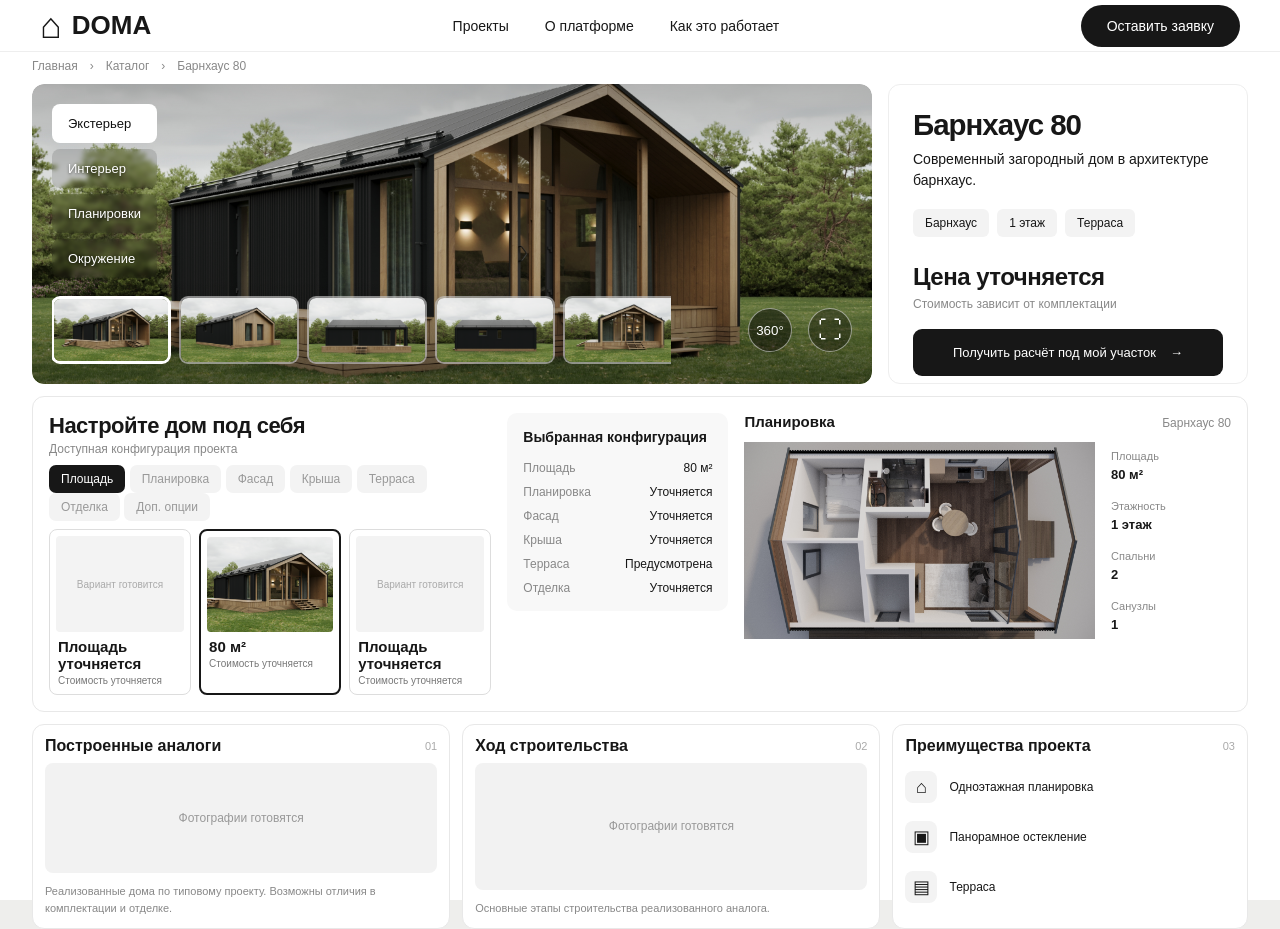
==== commit 94993e22: "feat: integrate Object360 with MP4 support" ====
--- a/house.html
+++ b/house.html
@@ -68,6 +68,7 @@
 
                     <img src="./assets/images/house-preview.jpg" alt="Барнхаус 80 — экстерьер"
                         class="project-visual-image">
+                    <div class="doma-object360-host" hidden></div>
                     <div class="project-gallery-placeholder" hidden>
                         <span>Материалы уточняются</span>
                     </div>
@@ -134,6 +135,8 @@
                             </button>
 
                         </div>
+
+                        <button type="button" class="project-object360-toggle" aria-label="Включить облёт 360°" aria-pressed="false">360°</button>
 
                         <button type="button" class="project-fullscreen" aria-label="Полный экран">
                             ⛶
--- a/css/house.css
+++ b/css/house.css
@@ -44,7 +44,13 @@
     overflow: hidden;
 
     border-radius: 12px;
-    background: #242424;
+    clip-path: inset(0 round 12px);
+    isolation: isolate;
+
+    background: transparent;
+    outline: none;
+    box-shadow: none;
+    border: none;
 }
 
 .project-visual-image {
@@ -85,8 +91,11 @@
     border: 0;
     border-radius: 8px;
 
-    background: rgba(25, 25, 25, 0.55);
+    background: rgba(20, 20, 20, 0.3);
     color: #fff;
+
+    backdrop-filter: blur(12px);
+    -webkit-backdrop-filter: blur(12px);
 
     font: inherit;
     font-size: 13px;
@@ -156,7 +165,10 @@
 
 .project-visual-menu button.active {
     background: #fff;
-    color: #171717;
+    color: #111;
+    backdrop-filter: none;
+    -webkit-backdrop-filter: none;
+    text-shadow: none;
 }
 
 .project-visual-bottom {
@@ -883,207 +895,535 @@
 
 /* MOBILE VIEWER TABS */
 @media (max-width: 700px) {
-    .project-page { padding: 0 16px 40px; }
-    .project-overview { grid-template-columns: minmax(0, 1fr); }
-    .project-visual { height: clamp(400px, 66svh, 620px); min-height: 0; }
+    .project-page {
+        padding: 0 16px 40px;
+    }
+
+    .project-overview {
+        grid-template-columns: minmax(0, 1fr);
+    }
+
+    .project-visual {
+        height: clamp(400px, 66svh, 620px);
+        min-height: 0;
+    }
+
     .project-visual-menu,
     .project-visual:fullscreen .project-visual-menu {
-        position: absolute; top: 0; left: 0; right: 0;
-        z-index: 3; display: flex; flex-direction: row;
-        flex-wrap: nowrap; gap: 6px; padding: 8px 12px;
-        overflow-x: auto; overflow-y: hidden;
-        background: rgba(23,23,23,.94);
+        position: absolute;
+        top: 0;
+        left: 0;
+        right: 0;
+        z-index: 3;
+        display: flex;
+        flex-direction: row;
+        flex-wrap: nowrap;
+        gap: 6px;
+        padding: 8px 12px;
+        overflow-x: auto;
+        overflow-y: hidden;
+        background: rgba(23, 23, 23, .94);
         scrollbar-width: none;
         -webkit-overflow-scrolling: touch;
         overscroll-behavior-x: contain;
     }
-    .project-visual-menu::-webkit-scrollbar { display: none; }
+
+    .project-visual-menu::-webkit-scrollbar {
+        display: none;
+    }
+
     .project-visual-menu button {
-        flex: 0 0 auto; white-space: nowrap;
-        padding: 10px 13px; font-size: 12px;
-        text-align: center; border-radius: 7px;
-    }
+        flex: 0 0 auto;
+        white-space: nowrap;
+        padding: 10px 13px;
+        font-size: 12px;
+        text-align: center;
+        border-radius: 7px;
+    }
+
     .project-visual-image,
     .project-visual:fullscreen .project-visual-image {
-        top: 52px; height: calc(100% - 52px);
-    }
-    .project-visual:fullscreen { height: 100%; min-height: 0; }
+        top: 52px;
+        height: calc(100% - 52px);
+    }
+
+    .project-visual:fullscreen {
+        height: 100%;
+        min-height: 0;
+    }
+
     .project-visual:fullscreen .project-visual-bottom {
-        left: 12px; right: 12px; bottom: max(12px, env(safe-area-inset-bottom));
-    }
-    .project-visual-bottom { gap: 10px; }
-    .project-thumbnails { flex: 1 1 auto; }
-    .project-fullscreen { width: 42px; height: 42px; }
+        left: 12px;
+        right: 12px;
+        bottom: max(12px, env(safe-area-inset-bottom));
+    }
+
+    .project-visual-bottom {
+        gap: 10px;
+    }
+
+    .project-thumbnails {
+        flex: 1 1 auto;
+    }
+
+    .project-fullscreen {
+        width: 42px;
+        height: 42px;
+    }
 }
 
 /* MOBILE GALLERY BOTTOM SHEET — desktop remains unchanged */
-.gallery-sheet { display: none; }
+.gallery-sheet {
+    display: none;
+}
+
 @media (max-width: 700px) {
-    .project-visual { isolation: isolate; }
+    .project-visual {
+        isolation: isolate;
+    }
+
     .project-visual-menu,
-    .project-visual:fullscreen .project-visual-menu { display: none; }
+    .project-visual:fullscreen .project-visual-menu {
+        display: none;
+    }
+
     .project-visual-image,
-    .project-visual:fullscreen .project-visual-image { top: 0; height: 100%; }
+    .project-visual:fullscreen .project-visual-image {
+        top: 0;
+        height: 100%;
+    }
+
     .project-visual-bottom,
     .project-visual:fullscreen .project-visual-bottom {
-        left: auto; right: 12px; top: 12px; bottom: auto;
-    }
-    .project-thumbnails { display: none !important; }
-    .project-fullscreen { background: rgba(20,20,20,.72); }
+        left: auto;
+        right: 12px;
+        top: 12px;
+        bottom: auto;
+    }
+
+    .project-thumbnails {
+        display: none !important;
+    }
+
+    .project-fullscreen {
+        background: rgba(20, 20, 20, .72);
+    }
+
     .gallery-sheet {
-        position: absolute; display: flex; flex-direction: column;
-        left: 0; right: 0; bottom: 0; z-index: 4;
-        height: min(72%, 560px); background: #fff; color: #171717;
+        position: absolute;
+        display: flex;
+        flex-direction: column;
+        left: 0;
+        right: 0;
+        bottom: 0;
+        z-index: 4;
+        height: min(72%, 560px);
+        background: #fff;
+        color: #171717;
         border-radius: 18px 18px 0 0;
         transform: translateY(calc(100% - 58px));
         transition: transform .24s ease;
-        box-shadow: 0 -8px 30px rgba(0,0,0,.16);
-    }
-    .gallery-sheet.is-open { transform: translateY(0); }
+        box-shadow: 0 -8px 30px rgba(0, 0, 0, .16);
+    }
+
+    .gallery-sheet.is-open {
+        transform: translateY(0);
+    }
+
     .gallery-sheet-toggle {
-        flex: 0 0 58px; width: 100%; display: flex; align-items: center;
-        justify-content: center; gap: 10px; position: relative;
-        border: 0; background: transparent; color: inherit;
-        font: inherit; font-size: 14px; font-weight: 600; cursor: pointer;
-    }
+        flex: 0 0 58px;
+        width: 100%;
+        display: flex;
+        align-items: center;
+        justify-content: center;
+        gap: 10px;
+        position: relative;
+        border: 0;
+        background: transparent;
+        color: inherit;
+        font: inherit;
+        font-size: 14px;
+        font-weight: 600;
+        cursor: pointer;
+    }
+
     .gallery-sheet-handle {
-        position: absolute; top: 7px; left: calc(50% - 18px);
-        width: 36px; height: 4px; border-radius: 4px; background: #bbb;
-    }
-    .gallery-sheet-chevron { font-size: 19px; transition: transform .24s ease; }
-    .gallery-sheet.is-open .gallery-sheet-chevron { transform: rotate(180deg); }
-    .gallery-sheet-content { flex: 1; min-height: 0; overflow-y: auto; padding: 4px 14px 20px; }
+        position: absolute;
+        top: 7px;
+        left: calc(50% - 18px);
+        width: 36px;
+        height: 4px;
+        border-radius: 4px;
+        background: #bbb;
+    }
+
+    .gallery-sheet-chevron {
+        font-size: 19px;
+        transition: transform .24s ease;
+    }
+
+    .gallery-sheet.is-open .gallery-sheet-chevron {
+        transform: rotate(180deg);
+    }
+
+    .gallery-sheet-content {
+        flex: 1;
+        min-height: 0;
+        overflow-y: auto;
+        padding: 4px 14px 20px;
+    }
+
     .gallery-sheet-categories {
-        display: flex; gap: 8px; overflow-x: auto; padding: 4px 0 14px;
-        scrollbar-width: none; overscroll-behavior-x: contain;
-    }
-    .gallery-sheet-categories::-webkit-scrollbar { display: none; }
+        display: flex;
+        gap: 8px;
+        overflow-x: auto;
+        padding: 4px 0 14px;
+        scrollbar-width: none;
+        overscroll-behavior-x: contain;
+    }
+
+    .gallery-sheet-categories::-webkit-scrollbar {
+        display: none;
+    }
+
     .gallery-sheet-category {
-        flex: 0 0 auto; border: 1px solid #ddd; border-radius: 18px;
-        background: #f4f4f4; padding: 10px 14px; font: inherit;
-        font-size: 12px; cursor: pointer;
-    }
-    .gallery-sheet-category.active { background: #171717; color: #fff; border-color: #171717; }
-    .gallery-sheet-items { display: grid; grid-template-columns: repeat(3,minmax(0,1fr)); gap: 10px; }
-    .gallery-sheet-item { min-width: 0; border: 0; padding: 0; background: none; text-align: left; font: inherit; cursor: pointer; }
-    .gallery-sheet-item img { display: block; width: 100%; aspect-ratio: 1/1; object-fit: cover; border-radius: 9px; }
-    .gallery-sheet-item span { display: block; margin-top: 5px; font-size: 11px; overflow: hidden; white-space: nowrap; text-overflow: ellipsis; }
-    .gallery-sheet-item.active img { outline: 2px solid #171717; outline-offset: 2px; }
-    .gallery-sheet-item.is-back { display: flex; align-items: center; justify-content: center; min-height: 90px; border-radius: 9px; background: #eee; }
-    .project-visual:fullscreen .gallery-sheet { padding-bottom: env(safe-area-inset-bottom); }
-}
+        flex: 0 0 auto;
+        border: 1px solid #ddd;
+        border-radius: 18px;
+        background: #f4f4f4;
+        padding: 10px 14px;
+        font: inherit;
+        font-size: 12px;
+        cursor: pointer;
+    }
+
+    .gallery-sheet-category.active {
+        background: #171717;
+        color: #fff;
+        border-color: #171717;
+    }
+
+    .gallery-sheet-items {
+        display: grid;
+        grid-template-columns: repeat(3, minmax(0, 1fr));
+        gap: 10px;
+    }
+
+    .gallery-sheet-item {
+        min-width: 0;
+        border: 0;
+        padding: 0;
+        background: none;
+        text-align: left;
+        font: inherit;
+        cursor: pointer;
+    }
+
+    .gallery-sheet-item img {
+        display: block;
+        width: 100%;
+        aspect-ratio: 1/1;
+        object-fit: cover;
+        border-radius: 9px;
+    }
+
+    .gallery-sheet-item span {
+        display: block;
+        margin-top: 5px;
+        font-size: 11px;
+        overflow: hidden;
+        white-space: nowrap;
+        text-overflow: ellipsis;
+    }
+
+    .gallery-sheet-item.active img {
+        outline: 2px solid #171717;
+        outline-offset: 2px;
+    }
+
+    .gallery-sheet-item.is-back {
+        display: flex;
+        align-items: center;
+        justify-content: center;
+        min-height: 90px;
+        border-radius: 9px;
+        background: #eee;
+    }
+
+    .project-visual:fullscreen .gallery-sheet {
+        padding-bottom: env(safe-area-inset-bottom);
+    }
+}
+
 @media (prefers-reduced-motion: reduce) {
-    .gallery-sheet, .gallery-sheet-chevron { transition: none; }
+
+    .gallery-sheet,
+    .gallery-sheet-chevron {
+        transition: none;
+    }
 }
 
 
 /* IMMERSIVE MOBILE HOUSE VIEWER — v2 */
 @media (max-width: 700px) {
-    .house-page .site-wrapper { position: relative; }
+    .house-page .site-wrapper {
+        position: relative;
+    }
+
     .house-page .site-header {
-        position: absolute; top: 0; left: 0; right: 0;
-        z-index: 15; background: transparent; border: 0;
+        position: absolute;
+        top: 0;
+        left: 0;
+        right: 0;
+        z-index: 15;
+        background: transparent;
+        border: 0;
         height: 68px;
     }
-    .house-page .header-container { padding-inline: 20px; }
-    .house-page .logo { color: #fff; text-shadow: 0 1px 9px rgba(0,0,0,.6); }
-    .house-page .mobile-menu summary span { background: #fff; box-shadow: 0 1px 6px rgba(0,0,0,.6); }
-    .house-page .project-page { padding: 0 16px 40px; }
-    .house-page .project-breadcrumbs { display: none; }
-    .house-page .project-overview { display: flex; flex-direction: column; gap: 16px; }
+
+    .house-page .header-container {
+        padding-inline: 20px;
+    }
+
+    .house-page .logo {
+        color: #fff;
+        text-shadow: 0 1px 9px rgba(0, 0, 0, .6);
+    }
+
+    .house-page .mobile-menu summary span {
+        background: #fff;
+        box-shadow: 0 1px 6px rgba(0, 0, 0, .6);
+    }
+
+    .house-page .project-page {
+        padding: 0 16px 40px;
+    }
+
+    .house-page .project-breadcrumbs {
+        display: none;
+    }
+
+    .house-page .project-overview {
+        display: flex;
+        flex-direction: column;
+        gap: 16px;
+    }
+
     .house-page .project-visual {
-        height: 100svh; min-height: 560px; max-height: none;
-        margin-inline: -16px; border-radius: 0;
+        height: 100svh;
+        min-height: 560px;
+        max-height: none;
+        margin-inline: -16px;
+        border-radius: 0;
         touch-action: pan-y;
     }
-    .house-page .project-visual-image { object-fit: cover; }
+
+    .house-page .project-visual-image {
+        object-fit: cover;
+    }
+
     .house-page .project-visual::after {
-        background: linear-gradient(to bottom, rgba(0,0,0,.42), transparent 24%, transparent 62%, rgba(0,0,0,.32));
-    }
+        background: linear-gradient(to bottom, rgba(0, 0, 0, .42), transparent 24%, transparent 62%, rgba(0, 0, 0, .32));
+    }
+
     .house-page .gallery-sheet {
-        height: 34%; max-height: 340px; min-height: 230px;
+        height: 34%;
+        max-height: 340px;
+        min-height: 230px;
         border-radius: 24px 24px 0 0;
         transform: translateY(calc(100% - 54px));
-        box-shadow: 0 -8px 25px rgba(0,0,0,.12);
-    }
-    .house-page .gallery-sheet.is-open { transform: translateY(0); }
-    .house-page .gallery-sheet-toggle { flex-basis: 62px; font-size: 19px; font-weight: 700; }
-    .house-page .gallery-sheet-handle { top: 9px; }
-    .house-page .gallery-sheet-chevron { display: none; }
-    .house-page .gallery-sheet-content { padding: 3px 20px 20px; }
-    .house-page .gallery-sheet-categories { gap: 9px; padding: 4px 0 16px; }
-    .house-page .gallery-sheet-category { font-size: 13px; padding: 10px 16px; }
+        box-shadow: 0 -8px 25px rgba(0, 0, 0, .12);
+    }
+
+    .house-page .gallery-sheet.is-open {
+        transform: translateY(0);
+    }
+
+    .house-page .gallery-sheet-toggle {
+        flex-basis: 62px;
+        font-size: 19px;
+        font-weight: 700;
+    }
+
+    .house-page .gallery-sheet-handle {
+        top: 9px;
+    }
+
+    .house-page .gallery-sheet-chevron {
+        display: none;
+    }
+
+    .house-page .gallery-sheet-content {
+        padding: 3px 20px 20px;
+    }
+
+    .house-page .gallery-sheet-categories {
+        gap: 9px;
+        padding: 4px 0 16px;
+    }
+
+    .house-page .gallery-sheet-category {
+        font-size: 13px;
+        padding: 10px 16px;
+    }
+
     .house-page .gallery-sheet-items {
-        display: flex; flex-wrap: nowrap; overflow-x: auto; gap: 12px;
-        scrollbar-width: none; padding: 3px 2px 8px;
+        display: flex;
+        flex-wrap: nowrap;
+        overflow-x: auto;
+        gap: 12px;
+        scrollbar-width: none;
+        padding: 3px 2px 8px;
         overscroll-behavior-x: contain;
     }
-    .house-page .gallery-sheet-items::-webkit-scrollbar { display: none; }
-    .house-page .gallery-sheet-item { flex: 0 0 31%; }
-    .house-page .gallery-sheet-item img { border-radius: 12px; }
-    .house-page .gallery-sheet-item span { font-size: 12px; }
-    .house-page .gallery-sheet-item.active img { outline: 2px solid #171717; }
-    .house-page .gallery-sheet-empty { color: #888; font-size: 13px; padding: 8px 0; }
+
+    .house-page .gallery-sheet-items::-webkit-scrollbar {
+        display: none;
+    }
+
+    .house-page .gallery-sheet-item {
+        flex: 0 0 31%;
+    }
+
+    .house-page .gallery-sheet-item img {
+        border-radius: 12px;
+    }
+
+    .house-page .gallery-sheet-item span {
+        font-size: 12px;
+    }
+
+    .house-page .gallery-sheet-item.active img {
+        outline: 2px solid #171717;
+    }
+
+    .house-page .gallery-sheet-empty {
+        color: #888;
+        font-size: 13px;
+        padding: 8px 0;
+    }
+
     .house-page .project-visual-bottom,
     .house-page .project-visual:fullscreen .project-visual-bottom {
-        position: absolute; top: auto; left: auto; right: 20px;
-        bottom: calc(min(34%, 340px) + 14px); z-index: 5;
+        position: absolute;
+        top: auto;
+        left: auto;
+        right: 20px;
+        bottom: calc(min(34%, 340px) + 14px);
+        z-index: 5;
         transition: bottom .24s ease;
     }
-    .house-page .project-visual:has(.gallery-sheet:not(.is-open)) .project-visual-bottom { bottom: 72px; }
-    .house-page .project-fullscreen { width: 44px; height: 44px; }
+
+    .house-page .project-visual:has(.gallery-sheet:not(.is-open)) .project-visual-bottom {
+        bottom: 72px;
+    }
+
+    .house-page .project-fullscreen {
+        width: 44px;
+        height: 44px;
+    }
+
     .house-page .gallery-progress {
-        position: absolute; left: 20px; right: 78px;
-        bottom: calc(min(34%, 340px) + 16px); z-index: 3;
-        display: flex; align-items: center; justify-content: space-between;
-        pointer-events: none; color: #fff;
+        position: absolute;
+        left: 20px;
+        right: 78px;
+        bottom: calc(min(34%, 340px) + 16px);
+        z-index: 3;
+        display: flex;
+        align-items: center;
+        justify-content: space-between;
+        pointer-events: none;
+        color: #fff;
         transition: bottom .24s ease;
     }
-    .house-page .project-visual:has(.gallery-sheet:not(.is-open)) .gallery-progress { bottom: 76px; }
+
+    .house-page .project-visual:has(.gallery-sheet:not(.is-open)) .gallery-progress {
+        bottom: 76px;
+    }
+
     .house-page .gallery-progress-count {
-        font-size: 13px; padding: 9px 12px; border-radius: 20px;
-        background: rgba(0,0,0,.5); font-variant-numeric: tabular-nums;
-    }
-    .house-page .gallery-progress-dots { display: flex; align-items: center; gap: 6px; }
+        font-size: 13px;
+        padding: 9px 12px;
+        border-radius: 20px;
+        background: rgba(0, 0, 0, .5);
+        font-variant-numeric: tabular-nums;
+    }
+
+    .house-page .gallery-progress-dots {
+        display: flex;
+        align-items: center;
+        gap: 6px;
+    }
+
     .house-page .gallery-progress-dot {
-        width: 6px; height: 6px; border-radius: 50%; background: rgba(255,255,255,.5);
-    }
-    .house-page .gallery-progress-dot.active { width: 8px; height: 8px; background: #fff; }
-    .house-page .project-visual:fullscreen .gallery-sheet { padding-bottom: env(safe-area-inset-bottom); }
-}
-.gallery-progress { display: none; }
-@media (max-width: 700px) { .house-page .gallery-progress { display: flex; } }
+        width: 6px;
+        height: 6px;
+        border-radius: 50%;
+        background: rgba(255, 255, 255, .5);
+    }
+
+    .house-page .gallery-progress-dot.active {
+        width: 8px;
+        height: 8px;
+        background: #fff;
+    }
+
+    .house-page .project-visual:fullscreen .gallery-sheet {
+        padding-bottom: env(safe-area-inset-bottom);
+    }
+}
+
+.gallery-progress {
+    display: none;
+}
+
+@media (max-width: 700px) {
+    .house-page .gallery-progress {
+        display: flex;
+    }
+}
 
 /* MOBILE VIEWER REFINEMENTS — v3 */
 @media (max-width: 700px) {
+
     /* Preview is cinematic; full-screen shows the entire render. */
     .house-page .project-visual-image {
         object-fit: cover !important;
         object-position: 50% 50%;
         cursor: zoom-in;
     }
+
     .house-page .project-visual:fullscreen {
         background: #101010;
         height: 100dvh;
         min-height: 0;
     }
+
     .house-page .project-visual:fullscreen .project-visual-image {
         object-fit: contain !important;
         cursor: default;
     }
+
     .house-page .project-visual:fullscreen .gallery-sheet {
         display: none;
     }
+
     .house-page .project-visual:fullscreen .gallery-progress {
         bottom: max(24px, env(safe-area-inset-bottom));
     }
+
     .house-page .project-visual:fullscreen .project-visual-bottom {
         bottom: max(18px, env(safe-area-inset-bottom));
     }
-    .house-page .gallery-sheet-toggle { cursor: pointer; }
+
+    .house-page .gallery-sheet-toggle {
+        cursor: pointer;
+    }
+
     .house-page .gallery-sheet:not(.is-open) .gallery-sheet-toggle {
         background: #fff;
     }
+
     .house-page .gallery-sheet:not(.is-open) .gallery-sheet-label::after {
         content: "  ↑";
         font-size: 17px;
@@ -1092,6 +1432,7 @@
 
 /* MOBILE VIEWER — fixed, content-sized navigation panel (v4) */
 @media (max-width: 700px) {
+
     .house-page .gallery-sheet,
     .house-page .gallery-sheet.is-open {
         height: auto;
@@ -1102,6 +1443,7 @@
         overflow: hidden;
         padding: 12px 0;
     }
+
     .house-page .gallery-sheet-title {
         margin: 0 20px 12px;
         text-align: center;
@@ -1109,34 +1451,148 @@
         line-height: 1.25;
         font-weight: 700;
     }
+
     .house-page .gallery-sheet-content {
         flex: none;
         overflow-y: auto;
         padding: 0 20px;
     }
+
     .house-page .gallery-sheet-categories {
         gap: 9px;
         padding: 0 0 12px;
     }
+
     .house-page .gallery-sheet-items {
         padding: 0 2px 2px;
         gap: 12px;
     }
-    .house-page .gallery-sheet-item { flex: 0 0 31%; }
-    .house-page .gallery-sheet-item span { margin-top: 5px; }
+
+    .house-page .gallery-sheet-item {
+        flex: 0 0 31%;
+    }
+
+    .house-page .gallery-sheet-item span {
+        margin-top: 5px;
+    }
+
     .house-page .project-visual-bottom,
     .house-page .gallery-progress {
         bottom: calc(var(--gallery-panel-height, 230px) + 12px);
         transition: none;
     }
+
     .house-page .project-visual:has(.gallery-sheet:not(.is-open)) .project-visual-bottom,
     .house-page .project-visual:has(.gallery-sheet:not(.is-open)) .gallery-progress {
         bottom: calc(var(--gallery-panel-height, 230px) + 12px);
     }
+
     .house-page .project-visual:fullscreen .gallery-progress {
         bottom: max(24px, env(safe-area-inset-bottom));
     }
+
     .house-page .project-visual:fullscreen .project-visual-bottom {
         bottom: max(18px, env(safe-area-inset-bottom));
     }
 }
+
+/* DOMA Object360: isolated viewer mode */
+.doma-object360-host {
+    position: absolute;
+    inset: 0;
+    z-index: 1;
+    background: #202020;
+}
+
+.doma-object360-host[hidden] {
+    display: none;
+}
+
+.doma-object360-canvas {
+    width: 100%;
+    height: 100%;
+    display: block;
+    object-fit: contain;
+    touch-action: pan-y;
+    cursor: grab;
+}
+
+.doma-object360-canvas:active {
+    cursor: grabbing;
+}
+
+.doma-object360-status {
+    position: absolute;
+    top: 50%;
+    left: 50%;
+    transform: translate(-50%, -50%);
+    color: white;
+    padding: 12px 16px;
+    border-radius: 10px;
+    background: #222b;
+    font-size: 14px;
+    pointer-events: none;
+}
+
+.doma-object360-status[hidden] {
+    display: none;
+}
+
+.project-object360-toggle {
+    flex: 0 0 44px;
+    width: 44px;
+    height: 44px;
+    border: 1px solid #ffffff80;
+    border-radius: 50%;
+    background: #0007;
+    color: #fff;
+    font: 600 12px inherit;
+    cursor: pointer;
+}
+
+.project-object360-toggle[aria-pressed="true"] {
+    background: #fff;
+    color: #171717;
+}
+
+.project-visual.is-object360 .project-thumbnails,
+.project-visual.is-object360 .gallery-progress {
+    visibility: hidden;
+    pointer-events: none;
+}
+
+.project-visual.is-object360 .project-visual-bottom {
+    justify-content: flex-end;
+}
+
+.project-visual.is-object360 .gallery-sheet-items {
+    visibility: hidden;
+}
+
+.project-visual-menu button:not(.active) {
+    background: rgba(20, 20, 20, 0.15);
+    backdrop-filter: blur(2px);
+    -webkit-backdrop-filter: blur(2px);
+    color: #fff;
+    text-shadow: 0 1px 3px rgba(0, 0, 0, 0.5);
+}
+
+/* Keep 360° button next to fullscreen */
+.project-object360-toggle {
+    margin-left: auto;
+}
+
+@media (max-width:700px) {
+    .project-visual-bottom {
+        gap: 10px;
+    }
+
+    .project-object360-toggle {
+        width: 44px;
+        height: 44px;
+    }
+
+    .project-visual.is-object360 .doma-object360-canvas {
+        touch-action: none;
+    }
+}
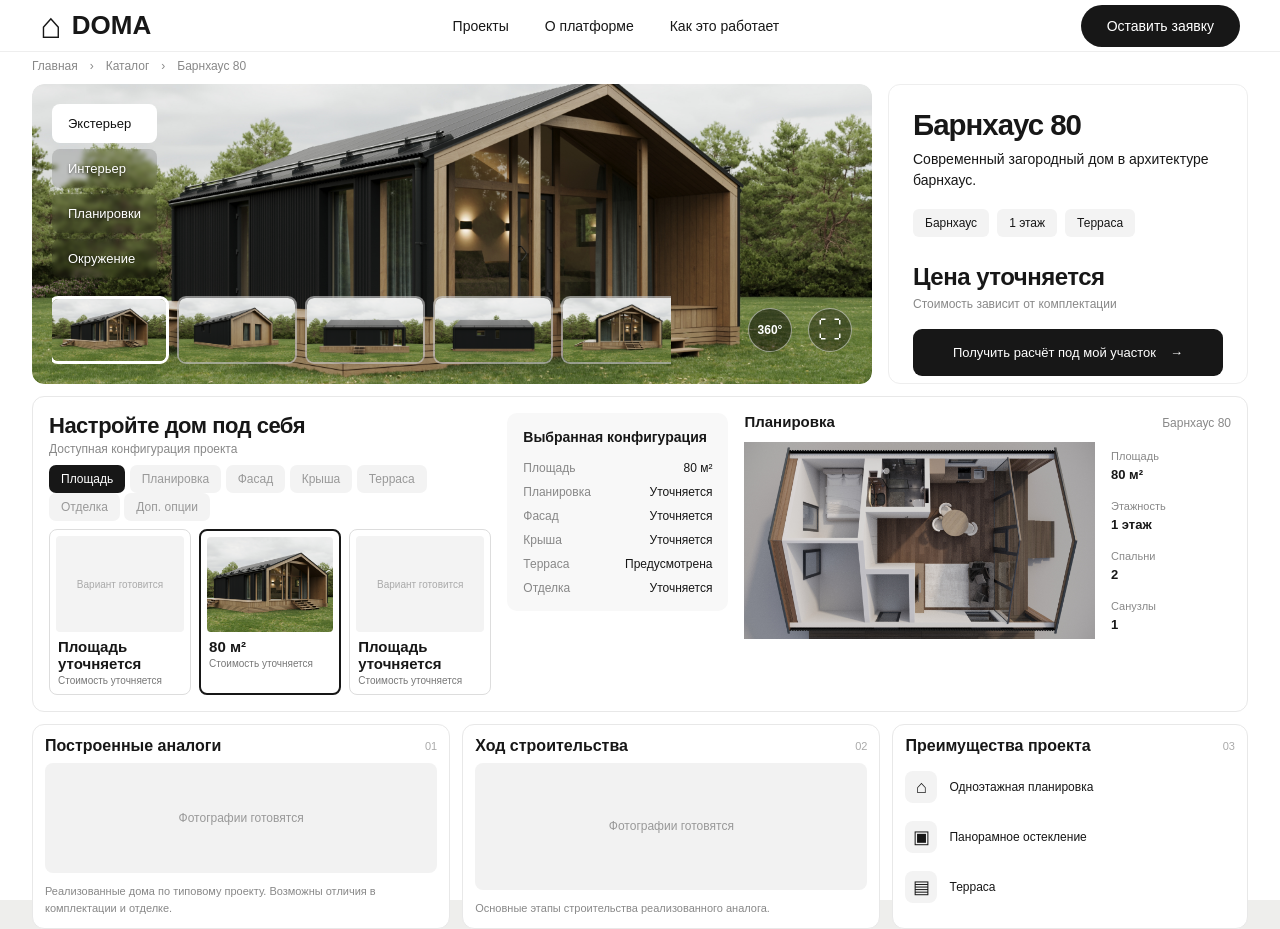
==== commit 9042fb11: "feat: improve mobile gallery and fullscreen viewer" ====
--- a/house.html
+++ b/house.html
@@ -68,7 +68,6 @@
 
                     <img src="./assets/images/house-preview.jpg" alt="Барнхаус 80 — экстерьер"
                         class="project-visual-image">
-                    <div class="doma-object360-host" hidden></div>
                     <div class="project-gallery-placeholder" hidden>
                         <span>Материалы уточняются</span>
                     </div>
@@ -94,6 +93,11 @@
 
                     </div>
 
+
+                    <!-- TOUCH LANDSCAPE: SINGLE VERTICAL ALBUM STRIP -->
+                    <nav class="gallery-landscape-albums" aria-label="Альбомы проекта">
+                        <div class="gallery-landscape-list"></div>
+                    </nav>
 
                     <!-- MOBILE GALLERY BOTTOM SHEET -->
                     <section class="gallery-sheet" aria-label="Исследовать дом">
@@ -101,6 +105,11 @@
                         <div class="gallery-sheet-content" id="gallery-sheet-content">
                             <div class="gallery-sheet-categories" aria-label="Разделы галереи"></div>
                             <div class="gallery-sheet-items" aria-label="Комнаты и изображения"></div>
+                            <div class="gallery-vr-placeholder" aria-disabled="true">
+                                <span class="gallery-vr-placeholder-icon">◎</span>
+                                <strong>VR-ТУР</strong>
+                                <small>ИНТЕРАКТИВНЫЙ ПРОСМОТР — СКОРО</small>
+                            </div>
                         </div>
                     </section>
 
@@ -443,6 +452,13 @@
         </main>
 
     </div>
+    <!-- Object360 modal: independent of gallery layout -->
+    <div class="doma-object360-modal" hidden>
+        <div class="doma-object360-dialog" role="dialog" aria-modal="true" aria-label="Облёт дома 360°" tabindex="-1">
+            <button type="button" class="doma-object360-close" aria-label="Закрыть просмотр 360°">×</button>
+            <div class="doma-object360-host"></div>
+        </div>
+    </div>
     <script type="module" src="./js/houseGallery.js"></script>
 </body>
 
--- a/css/house.css
+++ b/css/house.css
@@ -1496,47 +1496,83 @@
     }
 }
 
-/* DOMA Object360: isolated viewer mode */
+/* Object360 modal, outside the gallery */
+.doma-object360-modal {
+    position: fixed;
+    inset: 0;
+    z-index: 1000;
+    display: flex;
+    align-items: center;
+    justify-content: center;
+    padding: 20px;
+    box-sizing: border-box;
+    background: rgba(80, 80, 80, .5);
+    animation: doma360-backdrop .22s ease-out both;
+}
+
+.doma-object360-modal[hidden] { display: none; }
+body.doma-object360-open { overflow: hidden; }
+
+.doma-object360-dialog {
+    position: relative;
+    width: min(80vw, 1500px, calc(80dvh * 16 / 9));
+    aspect-ratio: 16 / 9;
+    height: auto;
+    min-height: 0;
+    overflow: hidden;
+    border-radius: 14px;
+    background: transparent;
+    box-shadow: 0 20px 70px rgba(0, 0, 0, .28);
+    animation: doma360-enter .25s cubic-bezier(.2, .8, .2, 1) both;
+}
+
 .doma-object360-host {
     position: absolute;
     inset: 0;
-    z-index: 1;
-    background: #202020;
-}
-
-.doma-object360-host[hidden] {
-    display: none;
+    background: transparent;
 }
 
 .doma-object360-canvas {
+    display: block;
     width: 100%;
     height: 100%;
-    display: block;
-    object-fit: contain;
-    touch-action: pan-y;
+    touch-action: none;
     cursor: grab;
 }
-
-.doma-object360-canvas:active {
-    cursor: grabbing;
-}
+.doma-object360-canvas:active { cursor: grabbing; }
+
+.doma-object360-close {
+    position: absolute;
+    z-index: 2;
+    top: 14px;
+    right: 14px;
+    display: grid;
+    place-items: center;
+    width: 42px;
+    height: 42px;
+    padding: 0;
+    border: 1px solid #ffffff80;
+    border-radius: 50%;
+    background: #171717b8;
+    color: #fff;
+    font: 30px/1 Arial, sans-serif;
+    cursor: pointer;
+}
+.doma-object360-close:focus-visible { outline: 2px solid #fff; outline-offset: 3px; }
 
 .doma-object360-status {
     position: absolute;
     top: 50%;
     left: 50%;
     transform: translate(-50%, -50%);
-    color: white;
+    color: #fff;
     padding: 12px 16px;
     border-radius: 10px;
     background: #222b;
     font-size: 14px;
     pointer-events: none;
 }
-
-.doma-object360-status[hidden] {
-    display: none;
-}
+.doma-object360-status[hidden] { display: none; }
 
 .project-object360-toggle {
     flex: 0 0 44px;
@@ -1546,27 +1582,34 @@
     border-radius: 50%;
     background: #0007;
     color: #fff;
-    font: 600 12px inherit;
+    font: 600 12px Arial, sans-serif;
     cursor: pointer;
 }
 
-.project-object360-toggle[aria-pressed="true"] {
-    background: #fff;
-    color: #171717;
-}
-
-.project-visual.is-object360 .project-thumbnails,
-.project-visual.is-object360 .gallery-progress {
-    visibility: hidden;
-    pointer-events: none;
-}
-
-.project-visual.is-object360 .project-visual-bottom {
-    justify-content: flex-end;
-}
-
-.project-visual.is-object360 .gallery-sheet-items {
-    visibility: hidden;
+@keyframes doma360-backdrop { from { opacity: 0; } to { opacity: 1; } }
+@keyframes doma360-enter {
+    from { opacity: 0; transform: translateY(14px) scale(.97); }
+    to { opacity: 1; transform: translateY(0) scale(1); }
+}
+
+@media (max-width: 700px) {
+    .doma-object360-modal { padding: 0; }
+    .doma-object360-dialog {
+        width: 100vw;
+        height: 94vh;
+        height: 94dvh;
+        aspect-ratio: auto;
+        border-radius: 12px;
+    }
+    .house-page .gallery-progress-dots {
+        position: absolute;
+        left: 50%;
+        transform: translateX(-50%);
+    }
+}
+
+@media (prefers-reduced-motion: reduce) {
+    .doma-object360-modal, .doma-object360-dialog { animation: none; }
 }
 
 .project-visual-menu button:not(.active) {
@@ -1578,21 +1621,441 @@
 }
 
 /* Keep 360° button next to fullscreen */
-.project-object360-toggle {
-    margin-left: auto;
-}
-
-@media (max-width:700px) {
-    .project-visual-bottom {
-        gap: 10px;
-    }
-
-    .project-object360-toggle {
-        width: 44px;
-        height: 44px;
-    }
-
-    .project-visual.is-object360 .doma-object360-canvas {
-        touch-action: none;
-    }
-}
+.project-object360-toggle { margin-left: auto; }
+
+/* Gallery fullscreen and Object360 modal are separate modes. */
+.project-visual:fullscreen .project-object360-toggle { display: none; }
+
+/* Gallery crossfade overlay: same geometry as the main preview. */
+.project-visual .gallery-crossfade-image {
+    z-index: 1;
+    opacity: 0;
+    pointer-events: none;
+    transition: opacity 250ms ease;
+}
+.project-visual .gallery-crossfade-image.is-visible { opacity: 1; }
+@media (prefers-reduced-motion: reduce) {
+    .project-visual .gallery-crossfade-image { transition: none; }
+}
+
+/* DOMA mobile gallery v4: fixed 4:5 portrait frame, landscape viewer. */
+.project-visual::after { display: none; }
+
+/* Portrait: the navigation panel has its own space, below the 4:5 image. */
+@media (max-width: 700px) and (orientation: portrait) {
+    .house-page .project-visual:not(:fullscreen) {
+        height: calc(125vw + var(--gallery-panel-height, 230px));
+        min-height: 0;
+        max-height: none;
+        overflow: hidden;
+    }
+    .house-page .project-visual:not(:fullscreen) > .project-visual-image {
+        top: 0;
+        bottom: auto;
+        height: 125vw;
+        object-fit: cover !important;
+    }
+    .house-page .project-visual:not(:fullscreen) .gallery-sheet {
+        position: absolute;
+        top: 125vw;
+        bottom: auto;
+        height: auto;
+        min-height: 0;
+        max-height: none;
+        width: 100%;
+        transform: none;
+        border-radius: 22px 22px 0 0;
+        box-shadow: none;
+        overflow: visible;
+    }
+    .house-page .project-visual:not(:fullscreen) .gallery-sheet-content {
+        overflow: visible;
+        padding-bottom: 20px;
+    }
+    .house-page .project-visual:not(:fullscreen) .gallery-progress,
+    .house-page .project-visual:not(:fullscreen) .project-visual-bottom {
+        bottom: calc(var(--gallery-panel-height, 230px) + 12px);
+    }
+}
+
+/* Phone landscape: keep the header over the image and navigation on the left. */
+@media (orientation: landscape) and (max-height: 600px) and (pointer: coarse) {
+    .house-page .site-wrapper { position: relative; }
+    .house-page .site-header {
+        position: absolute;
+        inset: 0 0 auto;
+        height: 54px;
+        z-index: 15;
+        background: transparent;
+        border: 0;
+    }
+    .house-page .header-container { padding-inline: max(16px, env(safe-area-inset-left)); }
+    .house-page .logo { color: #fff; text-shadow: 0 1px 8px #0009; }
+    .house-page .mobile-menu { display: block; }
+    .house-page .mobile-menu summary span { background: #fff; }
+    .house-page .header-nav,
+    .house-page .header-button { display: none; }
+    .house-page .project-page { padding: 0 0 24px; height: auto; }
+    .house-page .project-breadcrumbs { display: none; }
+    .house-page .project-overview { display: flex; flex-direction: column; gap: 16px; }
+    .house-page .project-visual:not(:fullscreen) {
+        height: 100dvh;
+        min-height: 0;
+        max-height: none;
+        margin: 0;
+        border-radius: 0;
+    }
+    .house-page .project-visual:not(:fullscreen) > .project-visual-image {
+        width: 100%;
+        height: 100%;
+        inset: 0;
+        object-fit: contain !important;
+    }
+    .house-page .project-visual:not(:fullscreen) .gallery-sheet { display: none; }
+    .house-page .project-visual:not(:fullscreen) .project-visual-menu {
+        position: absolute;
+        top: 64px;
+        bottom: 54px;
+        left: max(12px, env(safe-area-inset-left));
+        right: auto;
+        width: 116px;
+        padding: 0;
+        display: flex;
+        flex-direction: column;
+        align-items: stretch;
+        gap: 6px;
+        overflow-y: auto;
+        overflow-x: hidden;
+        background: transparent;
+        z-index: 6;
+    }
+    .house-page .project-visual:not(:fullscreen) .project-visual-menu button {
+        flex: 0 0 auto;
+        padding: 9px 8px;
+        text-align: left;
+        border-radius: 8px;
+        background: #1717179c;
+        color: #fff;
+        font-size: 12px;
+    }
+    .house-page .project-visual:not(:fullscreen) .project-visual-menu button.active {
+        background: #fff;
+        color: #171717;
+    }
+    .house-page .project-visual:not(:fullscreen) .gallery-progress {
+        display: flex;
+        position: absolute;
+        bottom: max(14px, env(safe-area-inset-bottom));
+        left: max(16px, env(safe-area-inset-left));
+        right: 132px;
+        z-index: 5;
+    }
+    .house-page .project-visual:not(:fullscreen) .project-visual-bottom {
+        position: absolute;
+        bottom: max(12px, env(safe-area-inset-bottom));
+        right: max(16px, env(safe-area-inset-right));
+        left: auto;
+        top: auto;
+        z-index: 5;
+    }
+    .house-page .project-visual:not(:fullscreen) .project-thumbnails { display: none !important; }
+    .house-page .project-visual:fullscreen .gallery-sheet { display: none; }
+}
+
+/* Unified albums: portrait keeps its bottom sheet; landscape uses one vertical strip. */
+.gallery-landscape-albums { display: none; }
+.project-object360-toggle[hidden] { display: none !important; }
+.project-visual:fullscreen .project-object360-toggle { display: none !important; }
+
+@media (max-width: 700px) and (orientation: portrait) {
+    .house-page .project-visual:not(:fullscreen) {
+        border-radius: 0;
+        min-height: 100dvh;
+        height: max(100dvh, calc(125vw + var(--gallery-panel-height, 230px)));
+    }
+    .house-page .project-visual:not(:fullscreen) > .project-visual-image,
+    .house-page .project-visual:not(:fullscreen) > .gallery-crossfade-image { border-radius: 0; }
+}
+
+@media (orientation: landscape) and (max-height: 600px) and (pointer: coarse) {
+    .house-page .project-visual:not(:fullscreen) { position: relative; overflow: hidden; }
+    .house-page .project-visual:not(:fullscreen) .project-visual-menu { display: none !important; }
+    .house-page .project-visual:not(:fullscreen) .gallery-landscape-albums {
+        position: absolute;
+        display: block;
+        z-index: 8;
+        left: 0;
+        top: 55px;
+        bottom: 0;
+        width: clamp(106px, 20vw, 172px);
+        padding: 6px 8px max(12px, env(safe-area-inset-bottom));
+        box-sizing: border-box;
+        background: rgba(22,22,22,.82);
+        overflow-y: auto;
+        overscroll-behavior: contain;
+        touch-action: pan-y;
+        scrollbar-width: thin;
+    }
+    .house-page .gallery-landscape-list { display: flex; flex-direction: column; gap: 10px; }
+    .house-page .gallery-landscape-album {
+        display: flex; flex-direction: column; gap: 4px;
+        padding: 4px; width: 100%;
+        border: 2px solid transparent;
+        border-radius: 8px;
+        background: transparent; color: white;
+        font: inherit; font-size: 11px;
+        cursor: pointer;
+    }
+    .house-page .gallery-landscape-album.active { border-color: white; background: #ffffff20; }
+    .house-page .gallery-landscape-album img { width: 100%; aspect-ratio: 4/3; object-fit: cover; border-radius: 4px; }
+    .house-page .gallery-landscape-album span { text-align: center; }
+    .house-page .project-visual:not(:fullscreen) > .project-visual-image,
+    .house-page .project-visual:not(:fullscreen) > .gallery-crossfade-image {
+        left: clamp(106px, 20vw, 172px);
+        right: 0;
+        width: calc(100% - clamp(106px, 20vw, 172px));
+        height: 100%;
+        object-fit: contain !important;
+        transform: none !important;
+    }
+    .house-page .project-visual:not(:fullscreen) .gallery-progress {
+        display: flex !important;
+        position: absolute;
+        left: clamp(106px, 20vw, 172px);
+        right: 0;
+        bottom: max(12px, env(safe-area-inset-bottom));
+        width: auto;
+        justify-content: center;
+        pointer-events: none;
+        z-index: 9;
+    }
+    .house-page .project-visual:not(:fullscreen) .gallery-progress-count { display: none !important; }
+    .house-page .project-visual:not(:fullscreen) .gallery-progress-dots {
+        position: static;
+        transform: none;
+    }
+    .house-page .project-visual:not(:fullscreen) .project-visual-bottom {
+        display: flex !important;
+        position: absolute;
+        left: auto; right: max(12px, env(safe-area-inset-right));
+        bottom: max(10px, env(safe-area-inset-bottom));
+        width: auto; z-index: 10;
+    }
+    .house-page .project-visual:not(:fullscreen) .project-thumbnails { display: none !important; }
+    .house-page .project-visual:not(:fullscreen) .project-object360-toggle { margin-left: 0; }
+    .house-page .project-visual:not(:fullscreen) .gallery-sheet { display: none !important; }
+}
+
+/* DOMA v6 — mobile layout corrections. Desktop remains unchanged. */
+@media (max-width: 700px) and (orientation: portrait) {
+    .house-page .project-visual:not(:fullscreen) {
+        border-radius: 0 !important;
+        overflow: hidden;
+        background: #fff;
+    }
+    .house-page .project-visual:not(:fullscreen) > .project-visual-image,
+    .house-page .project-visual:not(:fullscreen) > .gallery-crossfade-image {
+        border-radius: 0 !important;
+    }
+    .house-page .project-visual:not(:fullscreen) .gallery-sheet {
+        border-radius: 0 !important;
+        overflow: visible;
+        background: #fff;
+    }
+    .house-page .project-visual:not(:fullscreen) .gallery-progress {
+        position: absolute !important;
+        left: 14px !important;
+        right: 14px !important;
+        top: calc(125vw - 55px) !important;
+        bottom: auto !important;
+        height: 42px;
+        width: auto !important;
+        display: flex !important;
+        justify-content: center !important;
+        z-index: 9;
+        pointer-events: none;
+    }
+    .house-page .project-visual:not(:fullscreen) .gallery-progress-count { display: none !important; }
+    .house-page .project-visual:not(:fullscreen) .gallery-progress-dots {
+        position: static !important;
+        transform: none !important;
+        margin: 0 auto;
+    }
+    .house-page .project-visual:not(:fullscreen) .project-visual-bottom {
+        position: absolute !important;
+        top: calc(125vw - 57px) !important;
+        bottom: auto !important;
+        right: 14px !important;
+        left: auto !important;
+        z-index: 10;
+    }
+    .house-page .gallery-sheet-items {
+        width: 100%;
+        box-sizing: border-box;
+        padding: 5px 5px 12px !important;
+        scroll-padding-inline: 5px;
+    }
+    .house-page .gallery-sheet-item { text-align: center; }
+    .house-page .gallery-sheet-item span {
+        text-align: center !important;
+        text-transform: uppercase;
+        white-space: normal;
+        overflow-wrap: anywhere;
+        font-size: 11px;
+    }
+    .house-page .gallery-sheet-item img,
+    .house-page .gallery-sheet-preview { width: 100%; aspect-ratio: 1; border-radius: 10px; }
+    .house-page .gallery-sheet-preview img { width: 100%; height: 100%; object-fit: cover; }
+    .house-page .gallery-sheet-preview.is-placeholder {
+        display: grid; place-items: center; background: #e7e7e7;
+        color: #888; font-size: 11px; letter-spacing: .06em;
+    }
+    .house-page .gallery-sheet-item.active .gallery-sheet-preview { outline: 2px solid #171717; }
+    .house-page .gallery-sheet-content { padding-inline: 20px; }
+    .house-page .gallery-vr-placeholder {
+        display: flex; flex-direction: column; align-items: center; justify-content: center;
+        gap: 7px; margin-top: 18px; padding: 20px 12px;
+        border: 1px dashed #d4d4d4; border-radius: 12px;
+        color: #888; background: #fafafa; text-align: center;
+    }
+    .house-page .gallery-vr-placeholder-icon { font-size: 24px; }
+    .house-page .gallery-vr-placeholder strong { color: #555; font-size: 14px; }
+    .house-page .gallery-vr-placeholder small { font-size: 10px; }
+}
+@media (orientation: landscape) and (max-height: 600px) and (pointer: coarse) {
+    .house-page .site-header {
+        left: 0 !important; right: auto !important;
+        width: 110px !important; height: 60px !important;
+        background: #292929 !important;
+        z-index: 30 !important;
+    }
+    .house-page .header-container { padding: 0 9px !important; height: 60px; }
+    .house-page .logo { font-size: 17px; white-space: nowrap; }
+    .house-page .site-header .mobile-menu { display: block !important; position: fixed; right: max(15px, env(safe-area-inset-right)); top: 13px; z-index: 50; }
+    .house-page .site-header .mobile-menu summary { display: flex !important; flex-direction: column; gap: 5px; align-items: center; justify-content: center; width: 34px; height: 34px; font-size: 0; list-style: none; }
+    .house-page .site-header .mobile-menu summary::-webkit-details-marker { display: none; }
+    .house-page .site-header .mobile-menu summary span { display: block !important; width: 23px; height: 2px; background: white !important; }
+    .house-page .project-visual:not(:fullscreen) { background: #292929 !important; border-radius: 0 !important; }
+    .house-page .project-visual:not(:fullscreen) .gallery-landscape-albums {
+        top: 60px !important; width: 110px !important;
+        background: #292929 !important; padding: 5px 7px 14px !important;
+    }
+    .house-page .gallery-landscape-list { gap: 8px; }
+    .house-page .gallery-landscape-album { padding: 3px; gap: 4px; }
+    .house-page .gallery-landscape-preview { width: 100%; aspect-ratio: 1; border-radius: 5px; overflow: hidden; }
+    .house-page .gallery-landscape-preview img { display: block; width: 100%; height: 100%; object-fit: cover; }
+    .house-page .gallery-landscape-preview.is-placeholder { display: grid; place-items: center; background: #555; color: #ccc; font-size: 10px; }
+    .house-page .gallery-landscape-album span { text-align: center !important; text-transform: uppercase; font-size: 10px; overflow-wrap: anywhere; }
+    .house-page .project-visual:not(:fullscreen) > .project-visual-image,
+    .house-page .project-visual:not(:fullscreen) > .gallery-crossfade-image {
+        left: 110px !important; right: 0 !important; top: 0 !important; bottom: 0 !important;
+        width: calc(100% - 110px) !important; height: 100% !important;
+        object-fit: cover !important; border-radius: 0 !important;
+        background: #292929 !important;
+    }
+    .house-page .project-visual:not(:fullscreen) .project-gallery-placeholder {
+        left: 110px !important; right: 0 !important; width: calc(100% - 110px) !important;
+        background: #292929 !important;
+    }
+    .house-page .project-visual:not(:fullscreen) .gallery-progress {
+        left: 110px !important; right: 0 !important; bottom: 12px !important;
+        justify-content: center !important; z-index: 9;
+    }
+    .house-page .project-visual:not(:fullscreen) .gallery-progress-dots { margin: 0 auto; }
+    .house-page .project-visual:not(:fullscreen) .project-visual-bottom { right: 12px !important; bottom: 10px !important; }
+    .house-page .gallery-vr-placeholder { display: none !important; }
+    .house-page .project-visual:fullscreen > .project-visual-image { object-fit: contain !important; }
+}
+
+
+/* v7: fullscreen is an image-only presentation, not the gallery UI. */
+.house-page .project-visual:fullscreen {
+    border-radius: 0 !important;
+    clip-path: none !important;
+    background: #171717;
+}
+.house-page .project-visual:fullscreen .project-visual-menu,
+.house-page .project-visual:fullscreen .gallery-landscape-albums,
+.house-page .project-visual:fullscreen .gallery-sheet,
+.house-page .project-visual:fullscreen .project-thumbnails,
+.house-page .project-visual:fullscreen .project-object360-toggle {
+    display: none !important;
+}
+.house-page .project-visual:fullscreen > .project-visual-image,
+.house-page .project-visual:fullscreen > .gallery-crossfade-image {
+    inset: 0 !important;
+    width: 100% !important;
+    height: 100% !important;
+    object-fit: contain !important;
+    transform: none !important;
+    border-radius: 0 !important;
+}
+.house-page .project-visual:fullscreen .gallery-progress {
+    display: flex !important;
+    position: absolute !important;
+    left: 0 !important;
+    right: 0 !important;
+    top: auto !important;
+    bottom: max(18px, env(safe-area-inset-bottom)) !important;
+    width: 100% !important;
+    justify-content: center !important;
+    z-index: 9;
+    pointer-events: none;
+}
+.house-page .project-visual:fullscreen .gallery-progress-count { display: none !important; }
+.house-page .project-visual:fullscreen .gallery-progress-dots {
+    display: flex !important;
+    position: static !important;
+    transform: none !important;
+    margin: 0 auto !important;
+    align-items: center;
+    gap: 6px;
+}
+.house-page .project-visual:fullscreen .gallery-progress-dot {
+    display: block;
+    width: 6px; height: 6px; border-radius: 50%;
+    background: #ffffff80;
+}
+.house-page .project-visual:fullscreen .gallery-progress-dot.active {
+    width: 8px; height: 8px; background: #fff;
+}
+.house-page .project-visual:fullscreen .project-visual-bottom {
+    display: flex !important;
+    position: absolute !important;
+    top: auto !important;
+    bottom: max(12px, env(safe-area-inset-bottom)) !important;
+    left: auto !important;
+    right: max(12px, env(safe-area-inset-right)) !important;
+    z-index: 10;
+}
+
+/* v7: landscape navigation dropdown and square frame corners. */
+@media (orientation: landscape) and (max-height: 600px) and (pointer: coarse) {
+    .house-page .project-visual:not(:fullscreen) {
+        clip-path: none !important;
+        border-radius: 0 !important;
+    }
+    .house-page .site-header .mobile-menu[open] nav {
+        display: flex !important;
+        position: fixed;
+        top: 55px;
+        right: max(12px, env(safe-area-inset-right));
+        z-index: 60;
+        flex-direction: column;
+        gap: 0;
+        min-width: 190px;
+        padding: 8px;
+        background: #292929f5;
+        border: 1px solid #ffffff30;
+        border-radius: 8px;
+        box-shadow: 0 12px 30px #0005;
+    }
+    .house-page .site-header .mobile-menu[open] nav a {
+        display: block;
+        padding: 11px 12px;
+        color: white;
+        text-decoration: none;
+        font-size: 13px;
+    }
+    .house-page .site-header .mobile-menu[open] nav a:hover { background: #ffffff20; }
+}
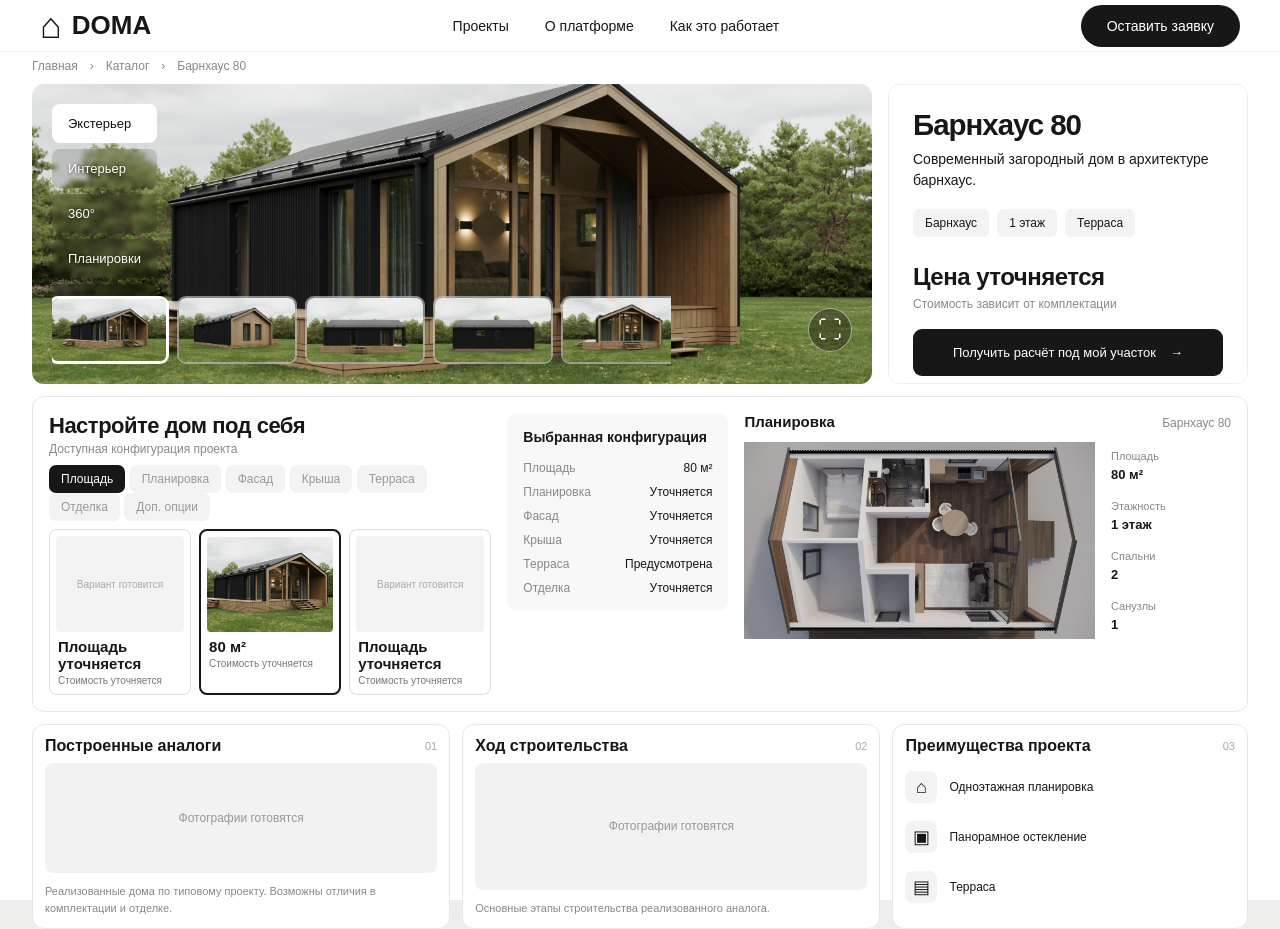
==== commit 073f611a: "feat(gallery): update mobile viewer and reorganize project assets" ====
--- a/house.html
+++ b/house.html
@@ -71,6 +71,7 @@
                     <div class="project-gallery-placeholder" hidden>
                         <span>Материалы уточняются</span>
                     </div>
+                    <div class="doma-object360-inline" hidden></div>
                     <!-- VIEWER NAVIGATION -->
 
                     <div class="project-visual-menu" aria-label="Режим просмотра">
@@ -82,6 +83,8 @@
                         <button type="button" data-view="interior">
                             Интерьер
                         </button>
+
+                        <button type="button" data-view="object360">360°</button>
 
                         <button type="button" data-view="plans">
                             Планировки
@@ -145,7 +148,7 @@
 
                         </div>
 
-                        <button type="button" class="project-object360-toggle" aria-label="Включить облёт 360°" aria-pressed="false">360°</button>
+
 
                         <button type="button" class="project-fullscreen" aria-label="Полный экран">
                             ⛶
@@ -452,13 +455,6 @@
         </main>
 
     </div>
-    <!-- Object360 modal: independent of gallery layout -->
-    <div class="doma-object360-modal" hidden>
-        <div class="doma-object360-dialog" role="dialog" aria-modal="true" aria-label="Облёт дома 360°" tabindex="-1">
-            <button type="button" class="doma-object360-close" aria-label="Закрыть просмотр 360°">×</button>
-            <div class="doma-object360-host"></div>
-        </div>
-    </div>
     <script type="module" src="./js/houseGallery.js"></script>
 </body>
 
--- a/css/house.css
+++ b/css/house.css
@@ -1510,8 +1510,13 @@
     animation: doma360-backdrop .22s ease-out both;
 }
 
-.doma-object360-modal[hidden] { display: none; }
-body.doma-object360-open { overflow: hidden; }
+.doma-object360-modal[hidden] {
+    display: none;
+}
+
+body.doma-object360-open {
+    overflow: hidden;
+}
 
 .doma-object360-dialog {
     position: relative;
@@ -1539,7 +1544,10 @@
     touch-action: none;
     cursor: grab;
 }
-.doma-object360-canvas:active { cursor: grabbing; }
+
+.doma-object360-canvas:active {
+    cursor: grabbing;
+}
 
 .doma-object360-close {
     position: absolute;
@@ -1558,7 +1566,11 @@
     font: 30px/1 Arial, sans-serif;
     cursor: pointer;
 }
-.doma-object360-close:focus-visible { outline: 2px solid #fff; outline-offset: 3px; }
+
+.doma-object360-close:focus-visible {
+    outline: 2px solid #fff;
+    outline-offset: 3px;
+}
 
 .doma-object360-status {
     position: absolute;
@@ -1572,7 +1584,10 @@
     font-size: 14px;
     pointer-events: none;
 }
-.doma-object360-status[hidden] { display: none; }
+
+.doma-object360-status[hidden] {
+    display: none;
+}
 
 .project-object360-toggle {
     flex: 0 0 44px;
@@ -1586,14 +1601,33 @@
     cursor: pointer;
 }
 
-@keyframes doma360-backdrop { from { opacity: 0; } to { opacity: 1; } }
+@keyframes doma360-backdrop {
+    from {
+        opacity: 0;
+    }
+
+    to {
+        opacity: 1;
+    }
+}
+
 @keyframes doma360-enter {
-    from { opacity: 0; transform: translateY(14px) scale(.97); }
-    to { opacity: 1; transform: translateY(0) scale(1); }
+    from {
+        opacity: 0;
+        transform: translateY(14px) scale(.97);
+    }
+
+    to {
+        opacity: 1;
+        transform: translateY(0) scale(1);
+    }
 }
 
 @media (max-width: 700px) {
-    .doma-object360-modal { padding: 0; }
+    .doma-object360-modal {
+        padding: 0;
+    }
+
     .doma-object360-dialog {
         width: 100vw;
         height: 94vh;
@@ -1601,6 +1635,7 @@
         aspect-ratio: auto;
         border-radius: 12px;
     }
+
     .house-page .gallery-progress-dots {
         position: absolute;
         left: 50%;
@@ -1609,7 +1644,11 @@
 }
 
 @media (prefers-reduced-motion: reduce) {
-    .doma-object360-modal, .doma-object360-dialog { animation: none; }
+
+    .doma-object360-modal,
+    .doma-object360-dialog {
+        animation: none;
+    }
 }
 
 .project-visual-menu button:not(.active) {
@@ -1621,25 +1660,37 @@
 }
 
 /* Keep 360° button next to fullscreen */
-.project-object360-toggle { margin-left: auto; }
+.project-object360-toggle {
+    margin-left: auto;
+}
 
 /* Gallery fullscreen and Object360 modal are separate modes. */
-.project-visual:fullscreen .project-object360-toggle { display: none; }
+.project-visual:fullscreen .project-object360-toggle {
+    display: none;
+}
 
 /* Gallery crossfade overlay: same geometry as the main preview. */
 .project-visual .gallery-crossfade-image {
     z-index: 1;
     opacity: 0;
     pointer-events: none;
-    transition: opacity 250ms ease;
-}
-.project-visual .gallery-crossfade-image.is-visible { opacity: 1; }
+    transition: opacity 400ms ease-in-out;
+}
+
+.project-visual .gallery-crossfade-image.is-visible {
+    opacity: 1;
+}
+
 @media (prefers-reduced-motion: reduce) {
-    .project-visual .gallery-crossfade-image { transition: none; }
+    .project-visual .gallery-crossfade-image {
+        transition: none;
+    }
 }
 
 /* DOMA mobile gallery v4: fixed 4:5 portrait frame, landscape viewer. */
-.project-visual::after { display: none; }
+.project-visual::after {
+    display: none;
+}
 
 /* Portrait: the navigation panel has its own space, below the 4:5 image. */
 @media (max-width: 700px) and (orientation: portrait) {
@@ -1649,12 +1700,14 @@
         max-height: none;
         overflow: hidden;
     }
-    .house-page .project-visual:not(:fullscreen) > .project-visual-image {
+
+    .house-page .project-visual:not(:fullscreen)>.project-visual-image {
         top: 0;
         bottom: auto;
         height: 125vw;
         object-fit: cover !important;
     }
+
     .house-page .project-visual:not(:fullscreen) .gallery-sheet {
         position: absolute;
         top: 125vw;
@@ -1668,10 +1721,12 @@
         box-shadow: none;
         overflow: visible;
     }
+
     .house-page .project-visual:not(:fullscreen) .gallery-sheet-content {
         overflow: visible;
         padding-bottom: 20px;
     }
+
     .house-page .project-visual:not(:fullscreen) .gallery-progress,
     .house-page .project-visual:not(:fullscreen) .project-visual-bottom {
         bottom: calc(var(--gallery-panel-height, 230px) + 12px);
@@ -1680,7 +1735,10 @@
 
 /* Phone landscape: keep the header over the image and navigation on the left. */
 @media (orientation: landscape) and (max-height: 600px) and (pointer: coarse) {
-    .house-page .site-wrapper { position: relative; }
+    .house-page .site-wrapper {
+        position: relative;
+    }
+
     .house-page .site-header {
         position: absolute;
         inset: 0 0 auto;
@@ -1689,15 +1747,44 @@
         background: transparent;
         border: 0;
     }
-    .house-page .header-container { padding-inline: max(16px, env(safe-area-inset-left)); }
-    .house-page .logo { color: #fff; text-shadow: 0 1px 8px #0009; }
-    .house-page .mobile-menu { display: block; }
-    .house-page .mobile-menu summary span { background: #fff; }
+
+    .house-page .header-container {
+        padding-inline: max(16px, env(safe-area-inset-left));
+    }
+
+    .house-page .logo {
+        color: #fff;
+        text-shadow: 0 1px 8px #0009;
+    }
+
+    .house-page .mobile-menu {
+        display: block;
+    }
+
+    .house-page .mobile-menu summary span {
+        background: #fff;
+    }
+
     .house-page .header-nav,
-    .house-page .header-button { display: none; }
-    .house-page .project-page { padding: 0 0 24px; height: auto; }
-    .house-page .project-breadcrumbs { display: none; }
-    .house-page .project-overview { display: flex; flex-direction: column; gap: 16px; }
+    .house-page .header-button {
+        display: none;
+    }
+
+    .house-page .project-page {
+        padding: 0 0 24px;
+        height: auto;
+    }
+
+    .house-page .project-breadcrumbs {
+        display: none;
+    }
+
+    .house-page .project-overview {
+        display: flex;
+        flex-direction: column;
+        gap: 16px;
+    }
+
     .house-page .project-visual:not(:fullscreen) {
         height: 100dvh;
         min-height: 0;
@@ -1705,13 +1792,18 @@
         margin: 0;
         border-radius: 0;
     }
-    .house-page .project-visual:not(:fullscreen) > .project-visual-image {
+
+    .house-page .project-visual:not(:fullscreen)>.project-visual-image {
         width: 100%;
         height: 100%;
         inset: 0;
         object-fit: contain !important;
     }
-    .house-page .project-visual:not(:fullscreen) .gallery-sheet { display: none; }
+
+    .house-page .project-visual:not(:fullscreen) .gallery-sheet {
+        display: none;
+    }
+
     .house-page .project-visual:not(:fullscreen) .project-visual-menu {
         position: absolute;
         top: 64px;
@@ -1729,6 +1821,7 @@
         background: transparent;
         z-index: 6;
     }
+
     .house-page .project-visual:not(:fullscreen) .project-visual-menu button {
         flex: 0 0 auto;
         padding: 9px 8px;
@@ -1738,10 +1831,12 @@
         color: #fff;
         font-size: 12px;
     }
+
     .house-page .project-visual:not(:fullscreen) .project-visual-menu button.active {
         background: #fff;
         color: #171717;
     }
+
     .house-page .project-visual:not(:fullscreen) .gallery-progress {
         display: flex;
         position: absolute;
@@ -1750,6 +1845,7 @@
         right: 132px;
         z-index: 5;
     }
+
     .house-page .project-visual:not(:fullscreen) .project-visual-bottom {
         position: absolute;
         bottom: max(12px, env(safe-area-inset-bottom));
@@ -1758,14 +1854,28 @@
         top: auto;
         z-index: 5;
     }
-    .house-page .project-visual:not(:fullscreen) .project-thumbnails { display: none !important; }
-    .house-page .project-visual:fullscreen .gallery-sheet { display: none; }
+
+    .house-page .project-visual:not(:fullscreen) .project-thumbnails {
+        display: none !important;
+    }
+
+    .house-page .project-visual:fullscreen .gallery-sheet {
+        display: none;
+    }
 }
 
 /* Unified albums: portrait keeps its bottom sheet; landscape uses one vertical strip. */
-.gallery-landscape-albums { display: none; }
-.project-object360-toggle[hidden] { display: none !important; }
-.project-visual:fullscreen .project-object360-toggle { display: none !important; }
+.gallery-landscape-albums {
+    display: none;
+}
+
+.project-object360-toggle[hidden] {
+    display: none !important;
+}
+
+.project-visual:fullscreen .project-object360-toggle {
+    display: none !important;
+}
 
 @media (max-width: 700px) and (orientation: portrait) {
     .house-page .project-visual:not(:fullscreen) {
@@ -1773,13 +1883,23 @@
         min-height: 100dvh;
         height: max(100dvh, calc(125vw + var(--gallery-panel-height, 230px)));
     }
-    .house-page .project-visual:not(:fullscreen) > .project-visual-image,
-    .house-page .project-visual:not(:fullscreen) > .gallery-crossfade-image { border-radius: 0; }
+
+    .house-page .project-visual:not(:fullscreen)>.project-visual-image,
+    .house-page .project-visual:not(:fullscreen)>.gallery-crossfade-image {
+        border-radius: 0;
+    }
 }
 
 @media (orientation: landscape) and (max-height: 600px) and (pointer: coarse) {
-    .house-page .project-visual:not(:fullscreen) { position: relative; overflow: hidden; }
-    .house-page .project-visual:not(:fullscreen) .project-visual-menu { display: none !important; }
+    .house-page .project-visual:not(:fullscreen) {
+        position: relative;
+        overflow: hidden;
+    }
+
+    .house-page .project-visual:not(:fullscreen) .project-visual-menu {
+        display: none !important;
+    }
+
     .house-page .project-visual:not(:fullscreen) .gallery-landscape-albums {
         position: absolute;
         display: block;
@@ -1790,27 +1910,52 @@
         width: clamp(106px, 20vw, 172px);
         padding: 6px 8px max(12px, env(safe-area-inset-bottom));
         box-sizing: border-box;
-        background: rgba(22,22,22,.82);
+        background: rgba(22, 22, 22, .82);
         overflow-y: auto;
         overscroll-behavior: contain;
         touch-action: pan-y;
         scrollbar-width: thin;
     }
-    .house-page .gallery-landscape-list { display: flex; flex-direction: column; gap: 10px; }
+
+    .house-page .gallery-landscape-list {
+        display: flex;
+        flex-direction: column;
+        gap: 10px;
+    }
+
     .house-page .gallery-landscape-album {
-        display: flex; flex-direction: column; gap: 4px;
-        padding: 4px; width: 100%;
+        display: flex;
+        flex-direction: column;
+        gap: 4px;
+        padding: 4px;
+        width: 100%;
         border: 2px solid transparent;
         border-radius: 8px;
-        background: transparent; color: white;
-        font: inherit; font-size: 11px;
+        background: transparent;
+        color: white;
+        font: inherit;
+        font-size: 11px;
         cursor: pointer;
     }
-    .house-page .gallery-landscape-album.active { border-color: white; background: #ffffff20; }
-    .house-page .gallery-landscape-album img { width: 100%; aspect-ratio: 4/3; object-fit: cover; border-radius: 4px; }
-    .house-page .gallery-landscape-album span { text-align: center; }
-    .house-page .project-visual:not(:fullscreen) > .project-visual-image,
-    .house-page .project-visual:not(:fullscreen) > .gallery-crossfade-image {
+
+    .house-page .gallery-landscape-album.active {
+        border-color: white;
+        background: #ffffff20;
+    }
+
+    .house-page .gallery-landscape-album img {
+        width: 100%;
+        aspect-ratio: 4/3;
+        object-fit: cover;
+        border-radius: 4px;
+    }
+
+    .house-page .gallery-landscape-album span {
+        text-align: center;
+    }
+
+    .house-page .project-visual:not(:fullscreen)>.project-visual-image,
+    .house-page .project-visual:not(:fullscreen)>.gallery-crossfade-image {
         left: clamp(106px, 20vw, 172px);
         right: 0;
         width: calc(100% - clamp(106px, 20vw, 172px));
@@ -1818,6 +1963,7 @@
         object-fit: contain !important;
         transform: none !important;
     }
+
     .house-page .project-visual:not(:fullscreen) .gallery-progress {
         display: flex !important;
         position: absolute;
@@ -1829,21 +1975,37 @@
         pointer-events: none;
         z-index: 9;
     }
-    .house-page .project-visual:not(:fullscreen) .gallery-progress-count { display: none !important; }
+
+    .house-page .project-visual:not(:fullscreen) .gallery-progress-count {
+        display: none !important;
+    }
+
     .house-page .project-visual:not(:fullscreen) .gallery-progress-dots {
         position: static;
         transform: none;
     }
+
     .house-page .project-visual:not(:fullscreen) .project-visual-bottom {
         display: flex !important;
         position: absolute;
-        left: auto; right: max(12px, env(safe-area-inset-right));
+        left: auto;
+        right: max(12px, env(safe-area-inset-right));
         bottom: max(10px, env(safe-area-inset-bottom));
-        width: auto; z-index: 10;
-    }
-    .house-page .project-visual:not(:fullscreen) .project-thumbnails { display: none !important; }
-    .house-page .project-visual:not(:fullscreen) .project-object360-toggle { margin-left: 0; }
-    .house-page .project-visual:not(:fullscreen) .gallery-sheet { display: none !important; }
+        width: auto;
+        z-index: 10;
+    }
+
+    .house-page .project-visual:not(:fullscreen) .project-thumbnails {
+        display: none !important;
+    }
+
+    .house-page .project-visual:not(:fullscreen) .project-object360-toggle {
+        margin-left: 0;
+    }
+
+    .house-page .project-visual:not(:fullscreen) .gallery-sheet {
+        display: none !important;
+    }
 }
 
 /* DOMA v6 — mobile layout corrections. Desktop remains unchanged. */
@@ -1853,15 +2015,18 @@
         overflow: hidden;
         background: #fff;
     }
-    .house-page .project-visual:not(:fullscreen) > .project-visual-image,
-    .house-page .project-visual:not(:fullscreen) > .gallery-crossfade-image {
+
+    .house-page .project-visual:not(:fullscreen)>.project-visual-image,
+    .house-page .project-visual:not(:fullscreen)>.gallery-crossfade-image {
         border-radius: 0 !important;
     }
+
     .house-page .project-visual:not(:fullscreen) .gallery-sheet {
         border-radius: 0 !important;
         overflow: visible;
         background: #fff;
     }
+
     .house-page .project-visual:not(:fullscreen) .gallery-progress {
         position: absolute !important;
         left: 14px !important;
@@ -1875,12 +2040,17 @@
         z-index: 9;
         pointer-events: none;
     }
-    .house-page .project-visual:not(:fullscreen) .gallery-progress-count { display: none !important; }
+
+    .house-page .project-visual:not(:fullscreen) .gallery-progress-count {
+        display: none !important;
+    }
+
     .house-page .project-visual:not(:fullscreen) .gallery-progress-dots {
         position: static !important;
         transform: none !important;
         margin: 0 auto;
     }
+
     .house-page .project-visual:not(:fullscreen) .project-visual-bottom {
         position: absolute !important;
         top: calc(125vw - 57px) !important;
@@ -1889,13 +2059,18 @@
         left: auto !important;
         z-index: 10;
     }
+
     .house-page .gallery-sheet-items {
         width: 100%;
         box-sizing: border-box;
         padding: 5px 5px 12px !important;
         scroll-padding-inline: 5px;
     }
-    .house-page .gallery-sheet-item { text-align: center; }
+
+    .house-page .gallery-sheet-item {
+        text-align: center;
+    }
+
     .house-page .gallery-sheet-item span {
         text-align: center !important;
         text-transform: uppercase;
@@ -1903,68 +2078,211 @@
         overflow-wrap: anywhere;
         font-size: 11px;
     }
+
     .house-page .gallery-sheet-item img,
-    .house-page .gallery-sheet-preview { width: 100%; aspect-ratio: 1; border-radius: 10px; }
-    .house-page .gallery-sheet-preview img { width: 100%; height: 100%; object-fit: cover; }
+    .house-page .gallery-sheet-preview {
+        width: 100%;
+        aspect-ratio: 1;
+        border-radius: 10px;
+    }
+
+    .house-page .gallery-sheet-preview img {
+        width: 100%;
+        height: 100%;
+        object-fit: cover;
+    }
+
     .house-page .gallery-sheet-preview.is-placeholder {
-        display: grid; place-items: center; background: #e7e7e7;
-        color: #888; font-size: 11px; letter-spacing: .06em;
-    }
-    .house-page .gallery-sheet-item.active .gallery-sheet-preview { outline: 2px solid #171717; }
-    .house-page .gallery-sheet-content { padding-inline: 20px; }
+        display: grid;
+        place-items: center;
+        background: #e7e7e7;
+        color: #888;
+        font-size: 11px;
+        letter-spacing: .06em;
+    }
+
+    .house-page .gallery-sheet-item.active .gallery-sheet-preview {
+        outline: 2px solid #171717;
+    }
+
+    .house-page .gallery-sheet-content {
+        padding-inline: 20px;
+    }
+
     .house-page .gallery-vr-placeholder {
-        display: flex; flex-direction: column; align-items: center; justify-content: center;
-        gap: 7px; margin-top: 18px; padding: 20px 12px;
-        border: 1px dashed #d4d4d4; border-radius: 12px;
-        color: #888; background: #fafafa; text-align: center;
-    }
-    .house-page .gallery-vr-placeholder-icon { font-size: 24px; }
-    .house-page .gallery-vr-placeholder strong { color: #555; font-size: 14px; }
-    .house-page .gallery-vr-placeholder small { font-size: 10px; }
-}
+        display: flex;
+        flex-direction: column;
+        align-items: center;
+        justify-content: center;
+        gap: 7px;
+        margin-top: 18px;
+        padding: 20px 12px;
+        border: 1px dashed #d4d4d4;
+        border-radius: 12px;
+        color: #888;
+        background: #fafafa;
+        text-align: center;
+    }
+
+    .house-page .gallery-vr-placeholder-icon {
+        font-size: 24px;
+    }
+
+    .house-page .gallery-vr-placeholder strong {
+        color: #555;
+        font-size: 14px;
+    }
+
+    .house-page .gallery-vr-placeholder small {
+        font-size: 10px;
+    }
+}
+
 @media (orientation: landscape) and (max-height: 600px) and (pointer: coarse) {
     .house-page .site-header {
-        left: 0 !important; right: auto !important;
-        width: 110px !important; height: 60px !important;
+        left: 0 !important;
+        right: auto !important;
+        width: 110px !important;
+        height: 60px !important;
         background: #292929 !important;
         z-index: 30 !important;
     }
-    .house-page .header-container { padding: 0 9px !important; height: 60px; }
-    .house-page .logo { font-size: 17px; white-space: nowrap; }
-    .house-page .site-header .mobile-menu { display: block !important; position: fixed; right: max(15px, env(safe-area-inset-right)); top: 13px; z-index: 50; }
-    .house-page .site-header .mobile-menu summary { display: flex !important; flex-direction: column; gap: 5px; align-items: center; justify-content: center; width: 34px; height: 34px; font-size: 0; list-style: none; }
-    .house-page .site-header .mobile-menu summary::-webkit-details-marker { display: none; }
-    .house-page .site-header .mobile-menu summary span { display: block !important; width: 23px; height: 2px; background: white !important; }
-    .house-page .project-visual:not(:fullscreen) { background: #292929 !important; border-radius: 0 !important; }
+
+    .house-page .header-container {
+        padding: 0 9px !important;
+        height: 60px;
+    }
+
+    .house-page .logo {
+        font-size: 17px;
+        white-space: nowrap;
+    }
+
+    .house-page .site-header .mobile-menu {
+        display: block !important;
+        position: fixed;
+        right: max(15px, env(safe-area-inset-right));
+        top: 13px;
+        z-index: 50;
+    }
+
+    .house-page .site-header .mobile-menu summary {
+        display: flex !important;
+        flex-direction: column;
+        gap: 5px;
+        align-items: center;
+        justify-content: center;
+        width: 34px;
+        height: 34px;
+        font-size: 0;
+        list-style: none;
+    }
+
+    .house-page .site-header .mobile-menu summary::-webkit-details-marker {
+        display: none;
+    }
+
+    .house-page .site-header .mobile-menu summary span {
+        display: block !important;
+        width: 23px;
+        height: 2px;
+        background: white !important;
+    }
+
+    .house-page .project-visual:not(:fullscreen) {
+        background: #292929 !important;
+        border-radius: 0 !important;
+    }
+
     .house-page .project-visual:not(:fullscreen) .gallery-landscape-albums {
-        top: 60px !important; width: 110px !important;
-        background: #292929 !important; padding: 5px 7px 14px !important;
-    }
-    .house-page .gallery-landscape-list { gap: 8px; }
-    .house-page .gallery-landscape-album { padding: 3px; gap: 4px; }
-    .house-page .gallery-landscape-preview { width: 100%; aspect-ratio: 1; border-radius: 5px; overflow: hidden; }
-    .house-page .gallery-landscape-preview img { display: block; width: 100%; height: 100%; object-fit: cover; }
-    .house-page .gallery-landscape-preview.is-placeholder { display: grid; place-items: center; background: #555; color: #ccc; font-size: 10px; }
-    .house-page .gallery-landscape-album span { text-align: center !important; text-transform: uppercase; font-size: 10px; overflow-wrap: anywhere; }
-    .house-page .project-visual:not(:fullscreen) > .project-visual-image,
-    .house-page .project-visual:not(:fullscreen) > .gallery-crossfade-image {
-        left: 110px !important; right: 0 !important; top: 0 !important; bottom: 0 !important;
-        width: calc(100% - 110px) !important; height: 100% !important;
-        object-fit: cover !important; border-radius: 0 !important;
+        top: 60px !important;
+        width: 110px !important;
         background: #292929 !important;
-    }
+        padding: 5px 7px 14px !important;
+    }
+
+    .house-page .gallery-landscape-list {
+        gap: 8px;
+    }
+
+    .house-page .gallery-landscape-album {
+        padding: 3px;
+        gap: 4px;
+    }
+
+    .house-page .gallery-landscape-preview {
+        width: 100%;
+        aspect-ratio: 1;
+        border-radius: 5px;
+        overflow: hidden;
+    }
+
+    .house-page .gallery-landscape-preview img {
+        display: block;
+        width: 100%;
+        height: 100%;
+        object-fit: cover;
+    }
+
+    .house-page .gallery-landscape-preview.is-placeholder {
+        display: grid;
+        place-items: center;
+        background: #555;
+        color: #ccc;
+        font-size: 10px;
+    }
+
+    .house-page .gallery-landscape-album span {
+        text-align: center !important;
+        text-transform: uppercase;
+        font-size: 10px;
+        overflow-wrap: anywhere;
+    }
+
+    .house-page .project-visual:not(:fullscreen)>.project-visual-image,
+    .house-page .project-visual:not(:fullscreen)>.gallery-crossfade-image {
+        left: 110px !important;
+        right: 0 !important;
+        top: 0 !important;
+        bottom: 0 !important;
+        width: calc(100% - 110px) !important;
+        height: 100% !important;
+        object-fit: cover !important;
+        border-radius: 0 !important;
+        background: #292929 !important;
+    }
+
     .house-page .project-visual:not(:fullscreen) .project-gallery-placeholder {
-        left: 110px !important; right: 0 !important; width: calc(100% - 110px) !important;
+        left: 110px !important;
+        right: 0 !important;
+        width: calc(100% - 110px) !important;
         background: #292929 !important;
     }
+
     .house-page .project-visual:not(:fullscreen) .gallery-progress {
-        left: 110px !important; right: 0 !important; bottom: 12px !important;
-        justify-content: center !important; z-index: 9;
-    }
-    .house-page .project-visual:not(:fullscreen) .gallery-progress-dots { margin: 0 auto; }
-    .house-page .project-visual:not(:fullscreen) .project-visual-bottom { right: 12px !important; bottom: 10px !important; }
-    .house-page .gallery-vr-placeholder { display: none !important; }
-    .house-page .project-visual:fullscreen > .project-visual-image { object-fit: contain !important; }
+        left: 110px !important;
+        right: 0 !important;
+        bottom: 12px !important;
+        justify-content: center !important;
+        z-index: 9;
+    }
+
+    .house-page .project-visual:not(:fullscreen) .gallery-progress-dots {
+        margin: 0 auto;
+    }
+
+    .house-page .project-visual:not(:fullscreen) .project-visual-bottom {
+        right: 12px !important;
+        bottom: 10px !important;
+    }
+
+    .house-page .gallery-vr-placeholder {
+        display: none !important;
+    }
+
+    .house-page .project-visual:fullscreen>.project-visual-image {
+        object-fit: contain !important;
+    }
 }
 
 
@@ -1974,6 +2292,7 @@
     clip-path: none !important;
     background: #171717;
 }
+
 .house-page .project-visual:fullscreen .project-visual-menu,
 .house-page .project-visual:fullscreen .gallery-landscape-albums,
 .house-page .project-visual:fullscreen .gallery-sheet,
@@ -1981,8 +2300,9 @@
 .house-page .project-visual:fullscreen .project-object360-toggle {
     display: none !important;
 }
-.house-page .project-visual:fullscreen > .project-visual-image,
-.house-page .project-visual:fullscreen > .gallery-crossfade-image {
+
+.house-page .project-visual:fullscreen>.project-visual-image,
+.house-page .project-visual:fullscreen>.gallery-crossfade-image {
     inset: 0 !important;
     width: 100% !important;
     height: 100% !important;
@@ -1990,6 +2310,7 @@
     transform: none !important;
     border-radius: 0 !important;
 }
+
 .house-page .project-visual:fullscreen .gallery-progress {
     display: flex !important;
     position: absolute !important;
@@ -2002,7 +2323,11 @@
     z-index: 9;
     pointer-events: none;
 }
-.house-page .project-visual:fullscreen .gallery-progress-count { display: none !important; }
+
+.house-page .project-visual:fullscreen .gallery-progress-count {
+    display: none !important;
+}
+
 .house-page .project-visual:fullscreen .gallery-progress-dots {
     display: flex !important;
     position: static !important;
@@ -2011,14 +2336,21 @@
     align-items: center;
     gap: 6px;
 }
+
 .house-page .project-visual:fullscreen .gallery-progress-dot {
     display: block;
-    width: 6px; height: 6px; border-radius: 50%;
+    width: 6px;
+    height: 6px;
+    border-radius: 50%;
     background: #ffffff80;
 }
+
 .house-page .project-visual:fullscreen .gallery-progress-dot.active {
-    width: 8px; height: 8px; background: #fff;
-}
+    width: 8px;
+    height: 8px;
+    background: #fff;
+}
+
 .house-page .project-visual:fullscreen .project-visual-bottom {
     display: flex !important;
     position: absolute !important;
@@ -2035,6 +2367,7 @@
         clip-path: none !important;
         border-radius: 0 !important;
     }
+
     .house-page .site-header .mobile-menu[open] nav {
         display: flex !important;
         position: fixed;
@@ -2050,6 +2383,7 @@
         border-radius: 8px;
         box-shadow: 0 12px 30px #0005;
     }
+
     .house-page .site-header .mobile-menu[open] nav a {
         display: block;
         padding: 11px 12px;
@@ -2057,5 +2391,424 @@
         text-decoration: none;
         font-size: 13px;
     }
-    .house-page .site-header .mobile-menu[open] nav a:hover { background: #ffffff20; }
-}
+
+    .house-page .site-header .mobile-menu[open] nav a:hover {
+        background: #ffffff20;
+    }
+}
+
+/* v8: remove legacy rounded clipping from the portrait gallery. */
+@media (max-width: 700px) and (orientation: portrait) {
+    .house-page .project-visual:not(:fullscreen) {
+        clip-path: none !important;
+        border-radius: 0 !important;
+    }
+}
+
+/* v9: unified gallery modes and inline Object360 */
+.house-page .project-visual-menu button[hidden],
+.gallery-sheet-category[hidden] {
+    display: none !important;
+}
+
+.doma-object360-inline[hidden] {
+    display: none !important;
+}
+
+.doma-object360-inline {
+    position: absolute;
+    inset: 0;
+    z-index: 2;
+    background: #292929;
+    overflow: hidden;
+}
+
+.doma-object360-inline .doma-object360-canvas {
+    display: block;
+    width: 100%;
+    height: 100%;
+    touch-action: none;
+    cursor: grab;
+}
+
+.doma-object360-inline .doma-object360-status {
+    position: absolute;
+    top: 50%;
+    left: 50%;
+    transform: translate(-50%, -50%);
+    color: white;
+    pointer-events: none;
+}
+
+.house-page .project-visual.is-object360>.project-visual-image,
+.house-page .project-visual.is-object360>.gallery-crossfade-image,
+.house-page .project-visual.is-object360>.project-gallery-placeholder {
+    display: none !important;
+}
+
+.house-page .project-visual.is-object360 .gallery-progress {
+    display: none !important;
+}
+
+.house-page .project-visual:not(:fullscreen) {
+    clip-path: none !important;
+}
+
+@media (max-width: 700px) and (orientation: portrait) {
+    .house-page .project-visual:not(:fullscreen) .doma-object360-inline {
+        inset: 0 0 auto;
+        height: 125vw;
+        width: 100%;
+    }
+
+    .house-page .project-visual:fullscreen>.project-visual-image,
+    .house-page .project-visual:fullscreen>.gallery-crossfade-image {
+        object-position: 50% 50% !important;
+        transform: none !important;
+    }
+}
+
+@media (orientation: landscape) and (max-height: 600px) and (pointer: coarse) {
+    .house-page .site-header {
+        width: 130px !important;
+    }
+
+    .house-page .project-visual .gallery-landscape-albums {
+        width: 130px !important;
+        background: #292929 !important;
+    }
+
+    .house-page .project-visual>.project-visual-image,
+    .house-page .project-visual>.gallery-crossfade-image {
+        left: 130px !important;
+        width: calc(100% - 130px) !important;
+        height: 100% !important;
+        object-fit: cover !important;
+    }
+
+    .house-page .project-visual .project-gallery-placeholder {
+        left: 130px !important;
+        width: calc(100% - 130px) !important;
+    }
+
+    .house-page .project-visual .gallery-progress {
+        left: 130px !important;
+    }
+
+    .house-page .project-visual .doma-object360-inline {
+        left: 130px;
+        right: 0;
+        top: 0;
+        bottom: 0;
+    }
+
+    /* Landscape fullscreen keeps all gallery controls and album navigation. */
+    .house-page .project-visual:fullscreen {
+        background: #292929;
+    }
+
+    .house-page .project-visual:fullscreen .gallery-landscape-albums {
+        display: block !important;
+        position: absolute;
+        top: 60px !important;
+        bottom: 0;
+        left: 0;
+        width: 130px !important;
+        z-index: 8;
+    }
+
+    .house-page .project-visual:fullscreen>.project-visual-image,
+    .house-page .project-visual:fullscreen>.gallery-crossfade-image {
+        inset: 0 0 0 130px !important;
+        width: calc(100% - 130px) !important;
+        height: 100% !important;
+        object-fit: cover !important;
+    }
+
+    .house-page .project-visual:fullscreen .gallery-progress {
+        display: flex !important;
+        left: 130px !important;
+        width: calc(100% - 130px) !important;
+    }
+
+    .house-page .project-visual:fullscreen .doma-object360-inline {
+        left: 130px;
+    }
+}
+
+/* v10: consistent 130px sidebar and controls in both landscape modes. */
+@media (orientation: landscape) and (max-height: 600px) and (pointer: coarse) {
+    .house-page .project-visual {
+        --doma-sidebar-width: 130px;
+    }
+
+    .house-page .site-header,
+    .house-page .project-visual:fullscreen .site-header {
+        width: var(--doma-sidebar-width) !important;
+        max-width: var(--doma-sidebar-width) !important;
+        box-sizing: border-box !important;
+    }
+
+    .house-page .project-visual .gallery-landscape-albums,
+    .house-page .project-visual:fullscreen .gallery-landscape-albums {
+        display: block !important;
+        left: 0 !important;
+        top: 60px !important;
+        bottom: 0 !important;
+        width: var(--doma-sidebar-width) !important;
+        min-width: 0 !important;
+        box-sizing: border-box !important;
+        overflow-x: hidden !important;
+        overflow-y: auto !important;
+        touch-action: pan-y !important;
+        overscroll-behavior-y: contain;
+        -webkit-overflow-scrolling: touch;
+        padding: 5px 7px 14px !important;
+    }
+
+    .house-page .gallery-landscape-list {
+        gap: 8px !important;
+    }
+
+    .house-page .gallery-landscape-album {
+        box-sizing: border-box;
+        width: 100% !important;
+        flex: 0 0 auto !important;
+        padding: 3px !important;
+        gap: 3px !important;
+        touch-action: pan-y !important;
+    }
+
+    .house-page .gallery-landscape-album span {
+        font-size: 9px !important;
+        line-height: 1.15 !important;
+    }
+
+    .house-page .gallery-landscape-preview {
+        width: 100% !important;
+        aspect-ratio: 1 !important;
+        flex-shrink: 0;
+    }
+
+    .house-page .project-visual>.project-visual-image,
+    .house-page .project-visual>.gallery-crossfade-image {
+        left: var(--doma-sidebar-width) !important;
+        right: 0 !important;
+        width: calc(100% - var(--doma-sidebar-width)) !important;
+        height: 100% !important;
+        object-fit: cover !important;
+        transform: none !important;
+    }
+
+    .house-page .project-visual .project-gallery-placeholder,
+    .house-page .project-visual .doma-object360-inline {
+        left: var(--doma-sidebar-width) !important;
+    }
+
+    .house-page .project-visual .gallery-progress,
+    .house-page .project-visual:fullscreen .gallery-progress {
+        display: flex !important;
+        position: absolute !important;
+        left: var(--doma-sidebar-width) !important;
+        right: 0 !important;
+        width: calc(100% - var(--doma-sidebar-width)) !important;
+        bottom: max(12px, env(safe-area-inset-bottom)) !important;
+        top: auto !important;
+        justify-content: center !important;
+        z-index: 9 !important;
+        pointer-events: none;
+    }
+
+    .house-page .project-visual .gallery-progress-dots,
+    .house-page .project-visual:fullscreen .gallery-progress-dots {
+        display: flex !important;
+        position: static !important;
+        transform: none !important;
+        margin: 0 auto !important;
+        gap: 6px;
+    }
+
+    .house-page .project-visual .gallery-progress-dot {
+        display: block !important;
+    }
+
+    .house-page .project-visual.is-object360 .gallery-progress {
+        display: none !important;
+    }
+}
+
+/* v10: portrait fullscreen must not inherit the cropped 4:5 preview frame. */
+@media (max-width: 700px) and (orientation: portrait) {
+
+    .house-page .project-visual:fullscreen>.project-visual-image,
+    .house-page .project-visual:fullscreen>.gallery-crossfade-image {
+        position: absolute !important;
+        inset: 0 !important;
+        width: 100% !important;
+        height: 100% !important;
+        max-width: none !important;
+        max-height: none !important;
+        object-fit: contain !important;
+        object-position: center center !important;
+        transform: none !important;
+        clip-path: none !important;
+    }
+}
+
+/* v11: landscape has one fixed navigation geometry in both fullscreen states. */
+@media (orientation: landscape) and (max-height: 600px) and (pointer: coarse) {
+
+    .house-page .project-visual,
+    .house-page .project-visual:fullscreen {
+        --doma-sidebar-width: 130px;
+        background: #303030 !important;
+    }
+
+    .house-page .site-header,
+    .house-page .project-visual:fullscreen .site-header {
+        width: 130px !important;
+        min-width: 130px !important;
+        max-width: 130px !important;
+        height: 60px !important;
+        background: #202020 !important;
+    }
+
+    .house-page .project-visual .gallery-landscape-albums,
+    .house-page .project-visual:fullscreen .gallery-landscape-albums {
+        width: 130px !important;
+        min-width: 130px !important;
+        max-width: 130px !important;
+        top: 60px !important;
+        background: #202020 !important;
+        overflow-y: auto !important;
+        overflow-x: hidden !important;
+        touch-action: pan-y !important;
+    }
+
+    .house-page .gallery-landscape-list {
+        gap: 6px !important;
+    }
+
+    .house-page .gallery-landscape-album {
+        gap: 2px !important;
+        padding: 3px !important;
+    }
+
+    .house-page .gallery-landscape-album span {
+        font-size: 8px !important;
+        line-height: 1.1 !important;
+    }
+
+    .house-page .project-visual>.project-visual-image,
+    .house-page .project-visual>.gallery-crossfade-image,
+    .house-page .project-visual:fullscreen>.project-visual-image,
+    .house-page .project-visual:fullscreen>.gallery-crossfade-image {
+        left: 130px !important;
+        right: 0 !important;
+        top: 0 !important;
+        bottom: 0 !important;
+        width: calc(100% - 130px) !important;
+        height: 100% !important;
+        object-fit: contain !important;
+        object-position: center center !important;
+        transform: none !important;
+        background: #303030 !important;
+    }
+
+    .house-page .project-visual:fullscreen>.project-visual-image,
+    .house-page .project-visual:fullscreen>.gallery-crossfade-image {
+        object-fit: contain !important;
+    }
+
+    .house-page .project-visual .doma-object360-inline,
+    .house-page .project-visual:fullscreen .doma-object360-inline {
+        left: 130px !important;
+        right: 0 !important;
+        width: calc(100% - 130px) !important;
+        background: #303030 !important;
+    }
+
+    .house-page .project-visual .gallery-progress,
+    .house-page .project-visual:not(:fullscreen) .gallery-progress,
+    .house-page .project-visual:fullscreen .gallery-progress {
+        display: flex !important;
+        left: 130px !important;
+        right: 0 !important;
+        width: calc(100% - 130px) !important;
+        bottom: 12px !important;
+        justify-content: center !important;
+        z-index: 12 !important;
+    }
+
+    /* v14.1: restore dots in normal landscape gallery. */
+    .house-page .project-visual:not(:fullscreen) .gallery-progress {
+        position: absolute !important;
+        top: auto !important;
+        align-items: center !important;
+        pointer-events: none;
+    }
+
+    .house-page .project-visual:not(:fullscreen) .gallery-progress-dots {
+        display: flex !important;
+        position: static !important;
+        left: auto !important;
+        top: auto !important;
+        transform: none !important;
+        align-items: center !important;
+        justify-content: center !important;
+        margin: 0 auto !important;
+        gap: 6px;
+    }
+
+    .house-page .project-visual:not(:fullscreen) .gallery-progress-dot {
+        display: block !important;
+        flex: 0 0 6px;
+        width: 6px;
+        height: 6px;
+        border-radius: 50%;
+        background: rgba(255, 255, 255, .5);
+    }
+
+    .house-page .project-visual:not(:fullscreen) .gallery-progress-dot.active {
+        flex-basis: 8px;
+        width: 8px;
+        height: 8px;
+        background: #fff;
+    }
+
+    .house-page .project-visual.is-object360 .gallery-progress,
+    .house-page .project-visual.is-object360:fullscreen .gallery-progress {
+        display: none !important;
+    }
+}
+
+/* v13: 25% smaller landscape album cards; sidebar stays 130px. */
+@media (orientation: landscape) and (max-height: 600px) and (pointer: coarse) {
+    .house-page .gallery-landscape-list {
+        align-items: center !important;
+    }
+
+    .house-page .gallery-landscape-album {
+        width: 75% !important;
+        align-self: center !important;
+        flex: 0 0 auto !important;
+    }
+}
+/* v14.2: landscape photos use intrinsic aspect ratio, fitted to viewport height.
+   Fullscreen remains unchanged; sidebar and navigation retain v14.1 rules. */
+@media (orientation: landscape) and (max-height: 600px) and (pointer: coarse) {
+    .house-page .project-visual:not(:fullscreen) > .project-visual-image,
+    .house-page .project-visual:not(:fullscreen) > .gallery-crossfade-image {
+        position: absolute !important;
+        top: 0 !important;
+        bottom: auto !important;
+        left: calc(130px + (100% - 130px) / 2) !important;
+        right: auto !important;
+        width: auto !important;
+        height: 100% !important;
+        max-width: none !important;
+        max-height: none !important;
+        object-fit: fill !important;
+        transform: translateX(-50%) !important;
+    }
+}
